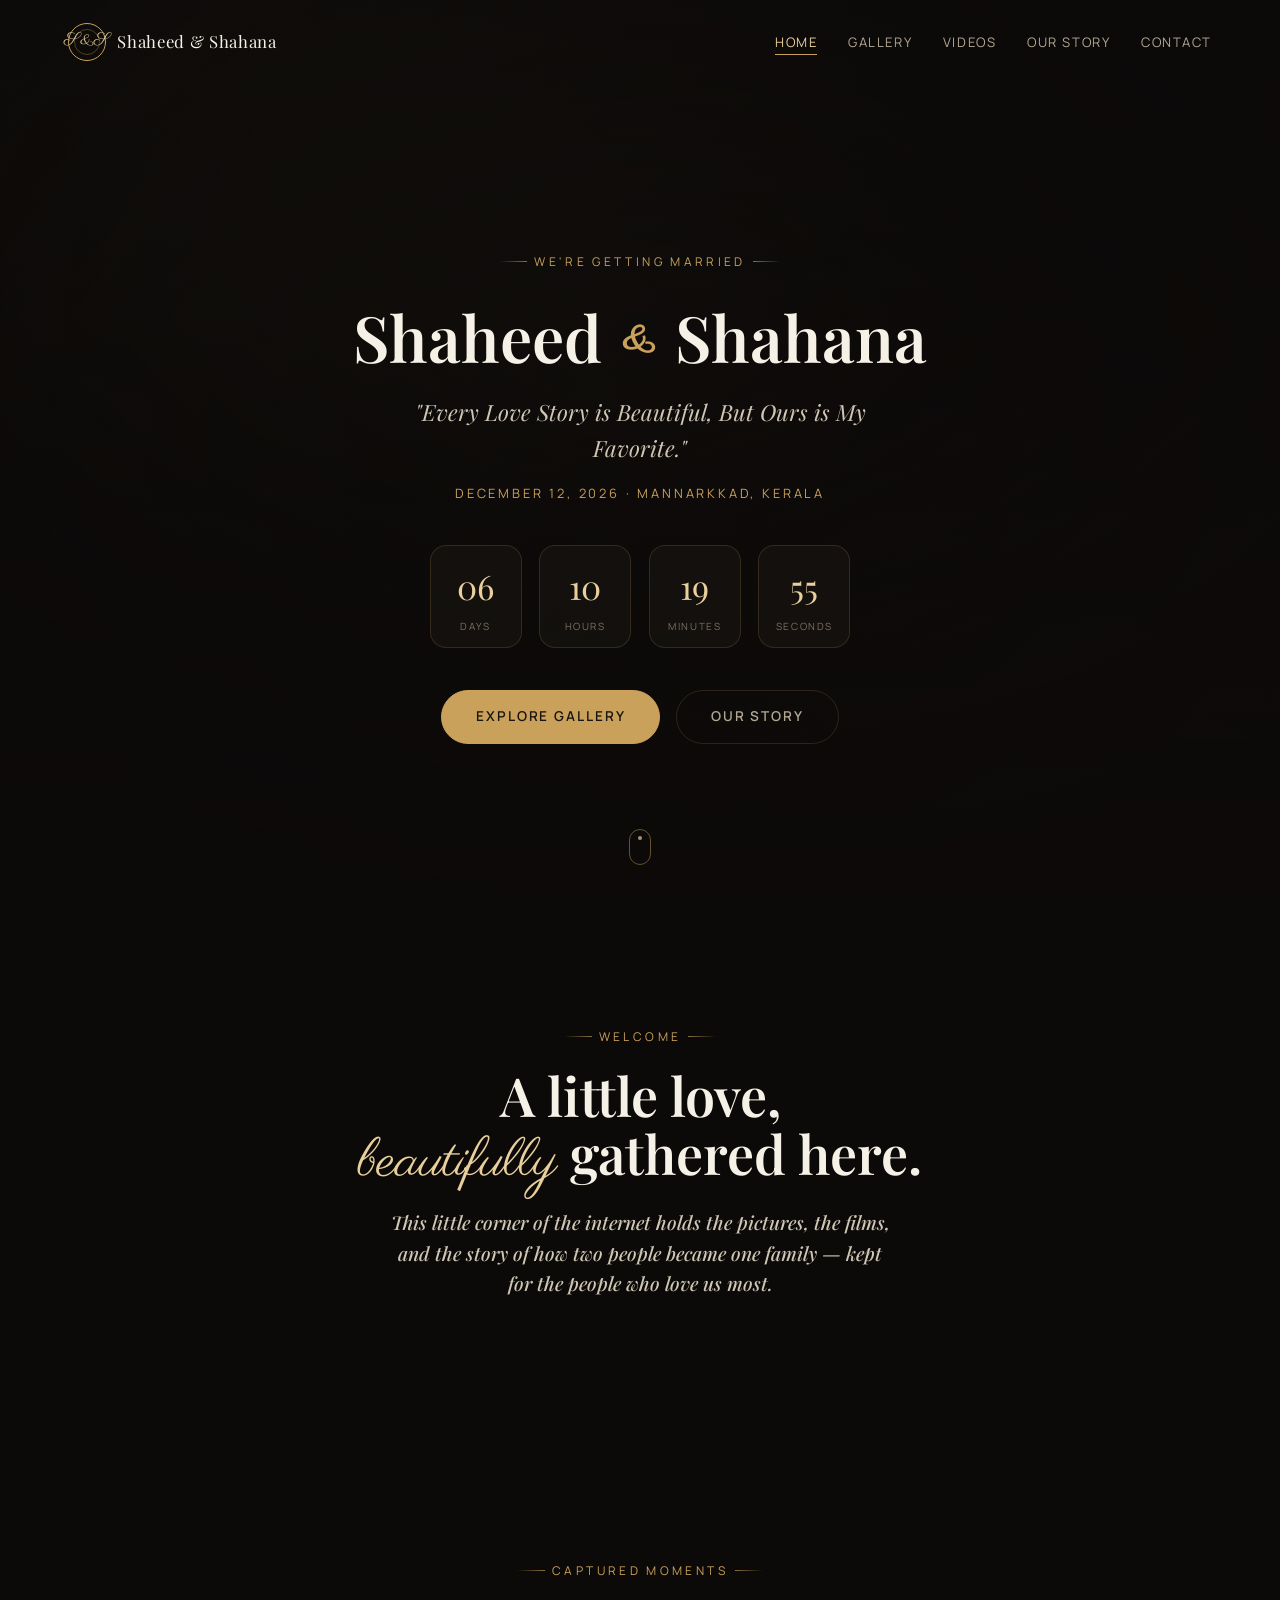
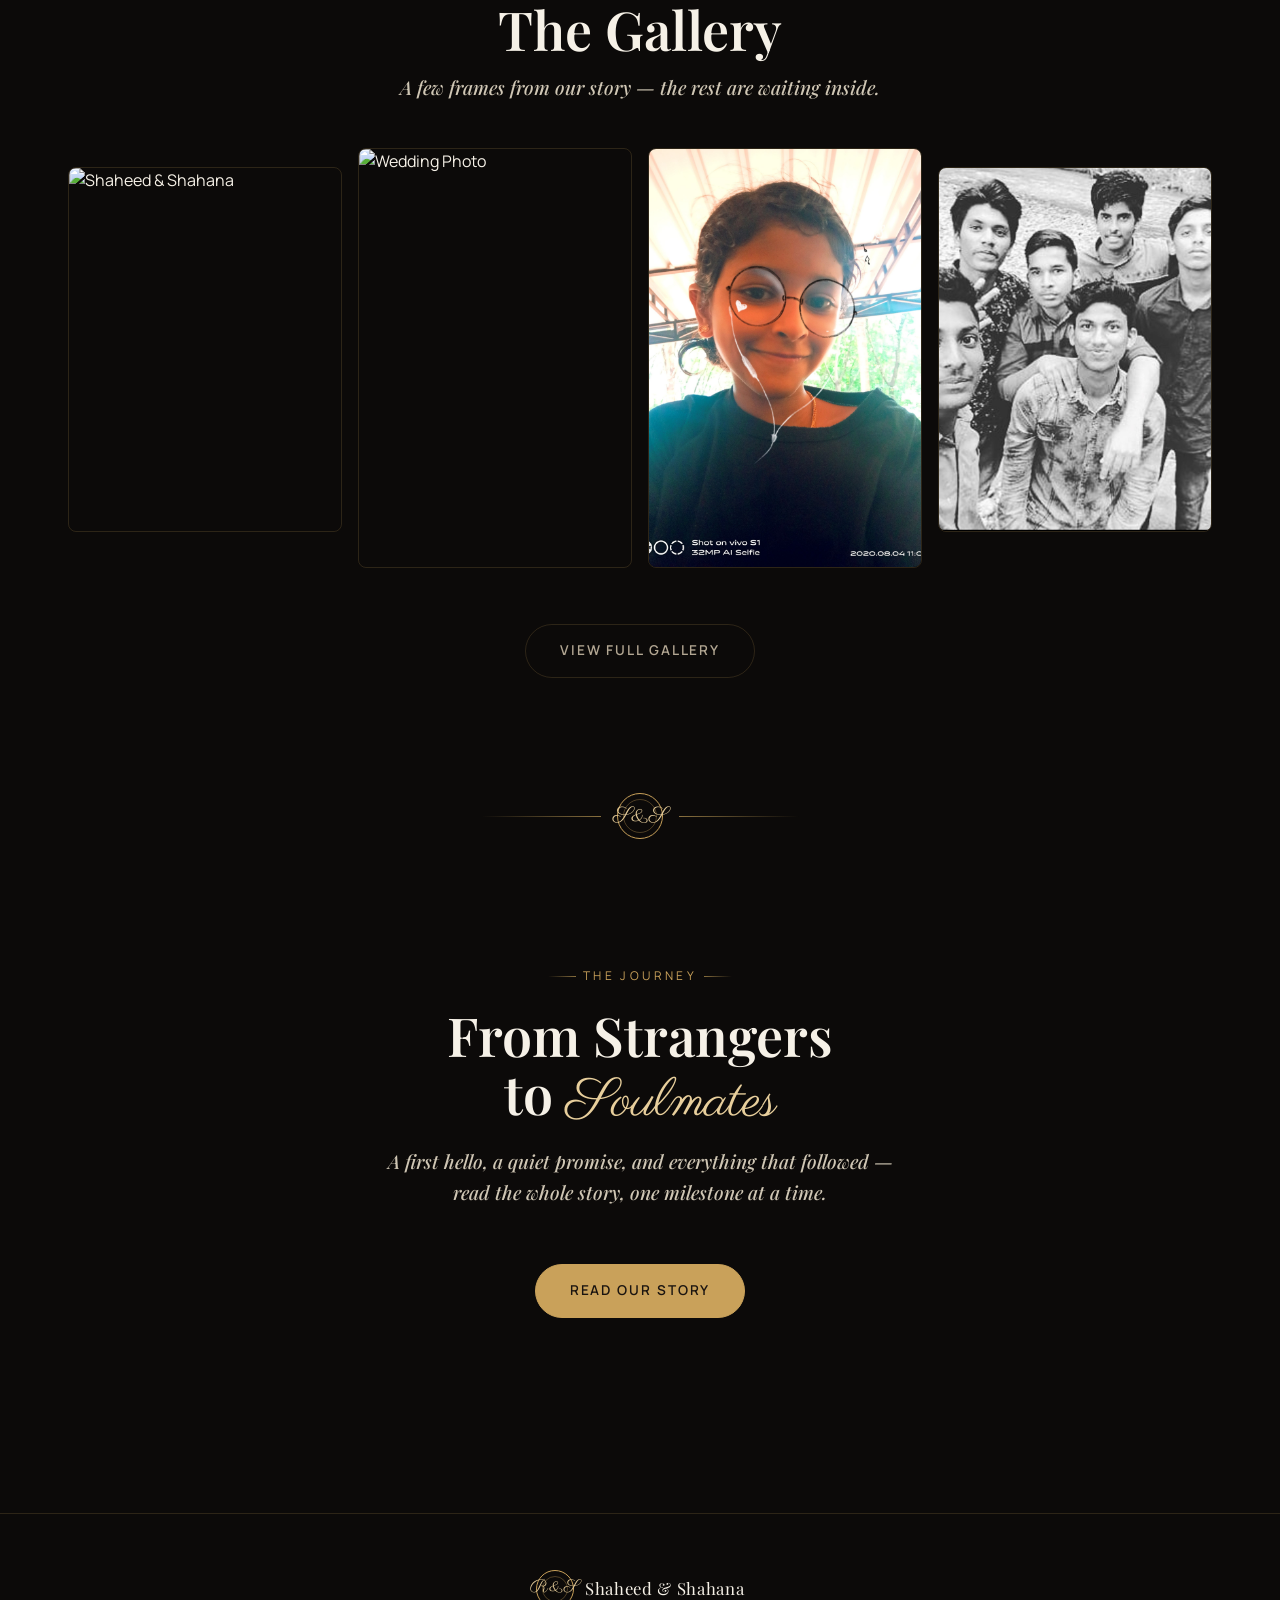
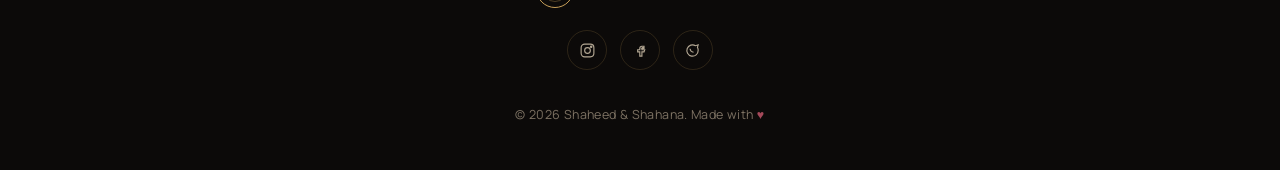
==== index.html @ 1510a7a4 "p1 ag upadted" ====
<!DOCTYPE html>
<html lang="en">
<head>
<meta charset="UTF-8">
<meta name="viewport" content="width=device-width, initial-scale=1.0">
<title>Shaheed &amp; Shahana — We're Getting Married</title>
<meta name="description" content="Join Shaheed and Shahana as they celebrate their wedding. Explore the photo gallery, videos, love story, and celebration details.">
<link rel="icon" href="assets/icons/favicon.svg" type="image/svg+xml">
<link rel="preconnect" href="https://fonts.googleapis.com">
<link rel="stylesheet" href="css/style.css">
</head>
<body>

<!-- ===================== Navigation ===================== -->
<header>
  <nav class="site-nav" aria-label="Primary">
    <div class="nav-inner">
      <a href="index.html" class="brand">
        <span class="seal" aria-hidden="true">S&amp;S</span>
        Shaheed &amp; Shahana
      </a>
      <ul class="nav-links" id="navLinks">
        <li><a href="index.html" aria-current="page">Home</a></li>
        <li><a href="gallery.html">Gallery</a></li>
        <li><a href="videos.html">Videos</a></li>
        <li><a href="story.html">Our Story</a></li>
        <li><a href="contact.html">Contact</a></li>

      </ul>
      <button class="nav-toggle" id="navToggle" aria-label="Toggle menu" aria-expanded="false" aria-controls="navLinks">
        <svg viewBox="0 0 24 24" fill="none" stroke="currentColor" stroke-width="1.8" stroke-linecap="round"><path d="M4 7h16M4 12h16M4 17h16"/></svg>
      </button>
    </div>
  </nav>
</header>

<main>
  <!-- ===================== Hero ===================== -->
  <section class="hero">
    <div class="hero-media">
      <!-- Replace with the couple's own photo (assets/images/hero.jpg) -->
      <img src="https://picsum.photos/seed/shaheedshahana-hero/1800/1200" alt="Shaheed and Shahana">
    </div>
    <div class="hero-scrim"></div>
    <div class="hearts-field" data-hearts-field aria-hidden="true"></div>

    <div class="hero-content">
      <p class="eyebrow hero-eyebrow">We're Getting Married</p>
      <h1 class="hero-names">
        <span>Shaheed</span>
        <span class="amp" aria-hidden="true">&amp;</span>
        <span>Shahana</span>
      </h1>
      <p class="hero-subtitle">"Every Love Story is Beautiful, But Ours is My Favorite."</p>
      <p class="hero-date">December 12, 2026 · Mannarkkad, Kerala</p>

      <div class="countdown" data-countdown aria-label="Countdown to the wedding">
        <div class="countdown-unit glass">
          <span class="countdown-num" data-unit="days">00</span>
          <span class="countdown-label">Days</span>
        </div>
        <div class="countdown-unit glass">
          <span class="countdown-num" data-unit="hours">00</span>
          <span class="countdown-label">Hours</span>
        </div>
        <div class="countdown-unit glass">
          <span class="countdown-num" data-unit="minutes">00</span>
          <span class="countdown-label">Minutes</span>
        </div>
        <div class="countdown-unit glass">
          <span class="countdown-num" data-unit="seconds">00</span>
          <span class="countdown-label">Seconds</span>
        </div>
      </div>

      <div class="hero-cta">
        <a href="gallery.html" class="btn btn-solid">Explore Gallery</a>
        <a href="story.html" class="btn btn-ghost">Our Story</a>
      </div>
    </div>

    <span class="scroll-cue" aria-hidden="true"></span>
  </section>

  <!-- ===================== Welcome note ===================== -->
  <section class="section">
    <div class="container text-center">
      <p class="eyebrow">Welcome</p>
      <h2 class="section-title">A little love,<br><span class="script">beautifully</span> gathered here.</h2>
      <p class="section-sub" style="margin-inline:auto;">
        This little corner of the internet holds the pictures, the films, and the story of how
        two people became one family — kept for the people who love us most.
      </p>
    </div>
  </section>

  <!-- ===================== Gallery preview ===================== -->
  <section class="section" id="preview">
    <div class="container">
      <div class="section-head reveal">
        <p class="eyebrow">Captured Moments</p>
        <h2 class="section-title">The Gallery</h2>
        <p class="section-sub" style="margin-inline:auto;">A few frames from our story — the rest are waiting inside.</p>
      </div>

    <div class="preview-grid reveal reveal-delay-1">
    <a href="gallery.html" aria-label="View gallery">
        <img loading="lazy" src="assets/images/p1.jpg" alt="Shaheed & Shahana">
    </a>

    <a href="gallery.html" aria-label="View gallery">
        <img loading="lazy" src="assets/images/shah.jpeg" alt="Wedding Photo">
    </a>
        <a href="gallery.html" aria-label="View gallery">
        <img loading="lazy" src="assets/images/pathu.jpg" alt="Shaheed & Shahana">
    </a>

    <a href="gallery.html" aria-label="View gallery">
        <img loading="lazy" src="assets/images/shah.jpg" alt="Wedding Photo">
    </a>
</div>

      <div class="text-center mt-lg reveal">
        <a href="gallery.html" class="btn btn-ghost">View Full Gallery</a>
      </div>
    </div>
  </section>

  <div class="container">
    <div class="seal-divider">
      <span class="line"></span>
      <span class="seal" aria-hidden="true">S&amp;S</span>
      <span class="line"></span>
    </div>
  </div>

  <!-- ===================== Story teaser ===================== -->
  <section class="section">
    <div class="container text-center reveal">
      <p class="eyebrow">The Journey</p>
      <h2 class="section-title">From Strangers<br>to <span class="script">Soulmates</span></h2>
      <p class="section-sub" style="margin-inline:auto;">
        A first hello, a quiet promise, and everything that followed — read the whole story,
        one milestone at a time.
      </p>
      <div class="mt-lg">
        <a href="story.html" class="btn btn-solid">Read Our Story</a>
      </div>
    </div>
  </section>
</main>

<!-- ===================== Footer ===================== -->
<footer class="site-footer">
  <div class="container footer-inner">
    <a href="index.html" class="brand"><span class="seal" aria-hidden="true">R&amp;S</span> Shaheed &amp; Shahana</a>
    <ul class="footer-social">
      <li><a href="#" aria-label="Instagram"><svg viewBox="0 0 24 24" fill="none" stroke="currentColor" stroke-width="1.6"><rect x="3" y="3" width="18" height="18" rx="5"/><circle cx="12" cy="12" r="4"/><circle cx="17.2" cy="6.8" r="1"/></svg></a></li>
      <li><a href="#" aria-label="Facebook"><svg viewBox="0 0 24 24" fill="none" stroke="currentColor" stroke-width="1.6"><path d="M14 9h3V6h-3c-2 0-3 1.2-3 3v2H8v3h3v6h3v-6h3l1-3h-4V9c0-.6.4-1 1-1z"/></svg></a></li>
      <li><a href="#" aria-label="WhatsApp"><svg viewBox="0 0 24 24" fill="none" stroke="currentColor" stroke-width="1.6"><path d="M20 12a8 8 0 1 1-3.8-6.8L20 4l-1 3.6A8 8 0 0 1 20 12z"/><path d="M8.5 9.5c.3 2.5 2.5 4.7 5 5"/></svg></a></li>
    </ul>
    <p class="footer-fine">&copy; <span data-year></span> Shaheed &amp; Shahana. Made with <span class="made-with">&hearts;</span></p>
  </div>
</footer>

<script src="js/config.js"></script>
<script src="js/app.js"></script>
</body>
</html>
---- css/style.css ----
/* ==========================================================================
   Shaheed & Shahana — Wedding Website
   Design tokens
   --------------------------------------------------------------------------
   Palette   : espresso black / antique gold / ivory / deep wine
   Display   : "Playfair Display" — carved, high-contrast serif for names
   Script    : "Parisienne" — the couple's monogram & signature accents
   Body      : "Manrope" — quiet, modern, legible at small sizes
   Signature : the gold wax-seal monogram (S & S) used as nav mark,
               section divider and hero centerpiece; thin-line hearts
               drift upward through the hero as ambient motion.
   ========================================================================== */

@import url('https://fonts.googleapis.com/css2?family=Playfair+Display:ital,wght@0,400;0,500;0,600;0,700;0,800;1,500;1,600&family=Parisienne&family=Manrope:wght@300;400;500;600;700&display=swap');

:root {
  /* Colors */
  --bg: #0c0a09;
  --bg-alt: #151210;
  --bg-panel: #1a1613;
  --bg-glass: rgba(26, 22, 19, 0.55);
  --border-glass: rgba(201, 161, 90, 0.18);

  --gold: #c9a15a;
  --gold-light: #e8cf9c;
  --gold-dim: #8a713f;
  --ivory: #f6f1e7;
  --ivory-dim: #cfc6b4;
  --wine: #6c2430;
  --wine-light: #a5495a;

  --text-primary: var(--ivory);
  --text-muted: #b3a793;
  --text-faint: #7d7263;

  /* Type */
  --font-display: 'Playfair Display', 'Georgia', serif;
  --font-script: 'Parisienne', cursive;
  --font-body: 'Manrope', -apple-system, BlinkMacSystemFont, sans-serif;

  /* Layout */
  --max-width: 1240px;
  --gutter: clamp(1.25rem, 4vw, 3rem);
  --radius-sm: 8px;
  --radius-md: 16px;
  --radius-lg: 28px;
  --nav-height: 84px;

  /* Motion */
  --ease-soft: cubic-bezier(0.22, 1, 0.36, 1);
  --dur-fast: 0.25s;
  --dur-med: 0.6s;
  --dur-slow: 1.1s;
}

/* --------------------------------------------------------------------------
   Reset
   -------------------------------------------------------------------------- */
*, *::before, *::after { box-sizing: border-box; }
html { scroll-behavior: smooth; }
body {
  margin: 0;
  background: var(--bg);
  color: var(--text-primary);
  font-family: var(--font-body);
  font-weight: 400;
  line-height: 1.6;
  -webkit-font-smoothing: antialiased;
  overflow-x: hidden;
}
img { max-width: 100%; display: block; }
a { color: inherit; text-decoration: none; }
ul { list-style: none; margin: 0; padding: 0; }
button { font-family: inherit; cursor: pointer; }
input, textarea { font-family: inherit; }

::selection { background: var(--gold); color: var(--bg); }

/* Respect reduced motion */
@media (prefers-reduced-motion: reduce) {
  *, *::before, *::after {
    animation-duration: 0.001ms !important;
    animation-iteration-count: 1 !important;
    transition-duration: 0.001ms !important;
    scroll-behavior: auto !important;
  }
}

/* Focus visibility */
a:focus-visible, button:focus-visible, input:focus-visible, textarea:focus-visible {
  outline: 2px solid var(--gold-light);
  outline-offset: 3px;
  border-radius: 4px;
}

/* Background texture: faint gold grain + vignette, sits behind all pages */
body::before {
  content: "";
  position: fixed;
  inset: 0;
  z-index: -2;
  background:
    radial-gradient(ellipse at 20% 0%, rgba(201, 161, 90, 0.07), transparent 55%),
    radial-gradient(ellipse at 85% 100%, rgba(108, 36, 48, 0.10), transparent 55%),
    var(--bg);
  pointer-events: none;
}

.container {
  width: 100%;
  max-width: var(--max-width);
  margin-inline: auto;
  padding-inline: var(--gutter);
}

/* --------------------------------------------------------------------------
   Typography
   -------------------------------------------------------------------------- */
h1, h2, h3, h4 { font-family: var(--font-display); font-weight: 600; margin: 0; color: var(--ivory); }
.eyebrow {
  display: inline-flex;
  align-items: center;
  gap: 0.6em;
  font-family: var(--font-body);
  font-size: 0.75rem;
  letter-spacing: 0.28em;
  text-transform: uppercase;
  color: var(--gold);
}
.eyebrow::before, .eyebrow::after {
  content: "";
  width: 28px;
  height: 1px;
  background: linear-gradient(90deg, transparent, var(--gold-dim));
}
.eyebrow::after { background: linear-gradient(90deg, var(--gold-dim), transparent); }

.script { font-family: var(--font-script); color: var(--gold-light); font-weight: 400; }

.section-title {
  font-size: clamp(2rem, 4.2vw, 3.4rem);
  line-height: 1.08;
  margin-top: 0.5rem;
}
.section-sub {
  font-family: var(--font-display);
  font-style: italic;
  font-weight: 500;
  color: var(--ivory-dim);
  font-size: clamp(1rem, 1.6vw, 1.2rem);
  margin-top: 0.9rem;
  max-width: 46ch;
}

.section {
  padding: clamp(4rem, 9vw, 7.5rem) 0;
  position: relative;
}
.section-head {
  text-align: center;
  margin-bottom: clamp(2.5rem, 6vw, 4rem);
}

/* --------------------------------------------------------------------------
   Buttons
   -------------------------------------------------------------------------- */
.btn {
  display: inline-flex;
  align-items: center;
  gap: 0.6rem;
  padding: 0.95rem 2.1rem;
  border-radius: 999px;
  font-size: 0.85rem;
  letter-spacing: 0.14em;
  text-transform: uppercase;
  font-weight: 600;
  border: 1px solid var(--gold);
  background: transparent;
  color: var(--gold-light);
  transition: background var(--dur-fast) var(--ease-soft), color var(--dur-fast) var(--ease-soft), transform var(--dur-fast) var(--ease-soft), box-shadow var(--dur-fast) var(--ease-soft);
  white-space: nowrap;
}
.btn:hover {
  background: var(--gold);
  color: #1a1410;
  transform: translateY(-2px);
  box-shadow: 0 10px 30px -10px rgba(201, 161, 90, 0.55);
}
.btn-solid {
  background: var(--gold);
  color: #1a1410;
}
.btn-solid:hover { background: var(--gold-light); }
.btn-ghost {
  border-color: var(--border-glass);
  color: var(--text-muted);
}
.btn-ghost:hover {
  border-color: var(--gold);
  color: var(--gold-light);
  background: rgba(201, 161, 90, 0.08);
  box-shadow: none;
}
.btn svg { width: 16px; height: 16px; }

/* --------------------------------------------------------------------------
   Glassmorphism panels
   -------------------------------------------------------------------------- */
.glass {
  background: var(--bg-glass);
  backdrop-filter: blur(18px) saturate(140%);
  -webkit-backdrop-filter: blur(18px) saturate(140%);
  border: 1px solid var(--border-glass);
  border-radius: var(--radius-md);
}

/* --------------------------------------------------------------------------
   Monogram seal (signature element)
   -------------------------------------------------------------------------- */
.seal {
  display: inline-flex;
  align-items: center;
  justify-content: center;
  width: 46px;
  height: 46px;
  border-radius: 50%;
  border: 1px solid var(--gold);
  font-family: var(--font-script);
  font-size: 1.3rem;
  color: var(--gold-light);
  position: relative;
  flex: none;
}
.seal::before {
  content: "";
  position: absolute;
  inset: 5px;
  border: 1px solid rgba(201, 161, 90, 0.35);
  border-radius: 50%;
}
.seal-lg { width: 108px; height: 108px; font-size: 2.6rem; }
.seal-lg::before { inset: 10px; }

/* --------------------------------------------------------------------------
   Navigation
   -------------------------------------------------------------------------- */
.site-nav {
  position: fixed;
  top: 0; left: 0; right: 0;
  z-index: 500;
  height: var(--nav-height);
  display: flex;
  align-items: center;
  transition: background var(--dur-fast) var(--ease-soft), border-color var(--dur-fast) var(--ease-soft), height var(--dur-fast) var(--ease-soft);
  border-bottom: 1px solid transparent;
}
.site-nav.is-scrolled {
  background: rgba(12, 10, 9, 0.78);
  backdrop-filter: blur(14px);
  -webkit-backdrop-filter: blur(14px);
  border-bottom-color: var(--border-glass);
  height: 68px;
}
.nav-inner {
  width: 100%;
  max-width: var(--max-width);
  margin-inline: auto;
  padding-inline: var(--gutter);
  display: flex;
  align-items: center;
  justify-content: space-between;
}
.brand {
  display: flex;
  align-items: center;
  gap: 0.7rem;
  font-family: var(--font-display);
  font-size: 1.05rem;
  letter-spacing: 0.04em;
  color: var(--ivory);
}
.brand .seal { width: 38px; height: 38px; font-size: 1.05rem; }

.nav-links {
  display: flex;
  align-items: center;
  gap: clamp(1.2rem, 2.4vw, 2.4rem);
}
.nav-links a {
  font-size: 0.82rem;
  letter-spacing: 0.12em;
  text-transform: uppercase;
  color: var(--text-muted);
  position: relative;
  padding-bottom: 4px;
  transition: color var(--dur-fast) var(--ease-soft);
}
.nav-links a::after {
  content: "";
  position: absolute;
  left: 0; bottom: 0;
  width: 0%;
  height: 1px;
  background: var(--gold);
  transition: width var(--dur-fast) var(--ease-soft);
}
.nav-links a:hover, .nav-links a[aria-current="page"] { color: var(--gold-light); }
.nav-links a:hover::after, .nav-links a[aria-current="page"]::after { width: 100%; }

.nav-toggle {
  display: none;
  background: none;
  border: 1px solid var(--border-glass);
  border-radius: 8px;
  width: 42px;
  height: 42px;
  align-items: center;
  justify-content: center;
  color: var(--gold-light);
}
.nav-toggle svg { width: 20px; height: 20px; }

@media (max-width: 860px) {
  .nav-links {
    position: fixed;
    top: var(--nav-height);
    left: 0; right: 0;
    flex-direction: column;
    align-items: flex-start;
    gap: 0;
    background: rgba(12, 10, 9, 0.97);
    backdrop-filter: blur(16px);
    border-bottom: 1px solid var(--border-glass);
    max-height: 0;
    overflow: hidden;
    transition: max-height var(--dur-med) var(--ease-soft);
  }
  .nav-links.is-open { max-height: 420px; }
  .nav-links a {
    width: 100%;
    padding: 1rem var(--gutter);
    border-top: 1px solid var(--border-glass);
  }
  .nav-toggle { display: inline-flex; }
}

/* --------------------------------------------------------------------------
   Hero
   -------------------------------------------------------------------------- */
.hero {
  position: relative;
  min-height: 100svh;
  display: flex;
  align-items: center;
  justify-content: center;
  overflow: hidden;
  padding-top: var(--nav-height);
}
.hero-media {
  position: absolute;
  inset: 0;
  z-index: -3;
}
.hero-media img {
  width: 100%; height: 100%;
  object-fit: cover;
  object-position: center 30%;
  filter: saturate(0.9) brightness(0.62);
}
.hero-scrim {
  position: absolute;
  inset: 0;
  z-index: -2;
  background:
    linear-gradient(180deg, rgba(12,10,9,0.55) 0%, rgba(12,10,9,0.35) 35%, rgba(12,10,9,0.85) 100%),
    radial-gradient(ellipse at center 40%, transparent 0%, rgba(12,10,9,0.65) 78%);
}

/* Floating hearts ambience */
.hearts-field {
  position: absolute;
  inset: 0;
  z-index: -1;
  pointer-events: none;
  overflow: hidden;
}
.hearts-field svg.heart {
  position: absolute;
  bottom: -10%;
  opacity: 0;
  color: var(--gold);
  animation-name: float-heart;
  animation-timing-function: ease-in;
  animation-iteration-count: infinite;
}
@keyframes float-heart {
  0%   { opacity: 0; transform: translateY(0) translateX(0) rotate(0deg) scale(0.7); }
  10%  { opacity: 0.55; }
  85%  { opacity: 0.35; }
  100% { opacity: 0; transform: translateY(-115vh) translateX(var(--drift, 30px)) rotate(20deg) scale(1); }
}

.hero-content {
  position: relative;
  text-align: center;
  padding: 0 var(--gutter);
  max-width: 900px;
}
.hero-eyebrow {
  opacity: 0;
  animation: fade-up var(--dur-med) var(--ease-soft) 0.15s forwards;
}
/* .hero-names {
  font-size: clamp(2.1rem, 9vw, 6.4rem);
  line-height: 1;
  margin-top: 1.4rem;
  display: flex;
  align-items: center;
  justify-content: center;
  gap: clamp(0.5rem, 2vw, 1.2rem);
  flex-wrap: wrap;
  opacity: 0;
  animation: fade-up var(--dur-slow) var(--ease-soft) 0.35s forwards;
} */
 .hero-names {
  font-size: clamp(1.6rem, 6vw, 4rem);
  line-height: 1;
  margin-top: 1.4rem;
  display: flex;
  align-items: center;
  justify-content: center;
  gap: clamp(0.5rem, 2vw, 1.2rem);
  flex-wrap: nowrap; /* Keep names on one line */
  opacity: 0;
  animation: fade-up var(--dur-slow) var(--ease-soft) 0.35s forwards;
}
.hero-names .amp {
  font-family: var(--font-script);
  color: var(--gold);
  font-size: 0.62em;
  line-height: 1;
  transform: translateY(0.08em);
}
.hero-subtitle {
  margin: 1.6rem auto 0;
  font-family: var(--font-display);
  font-style: italic;
  color: var(--ivory-dim);
  font-size: clamp(1.05rem, 2vw, 1.4rem);
  max-width: 42ch;
  opacity: 0;
  animation: fade-up var(--dur-med) var(--ease-soft) 0.6s forwards;
}
.hero-date {
  margin-top: 1rem;
  font-size: 0.8rem;
  letter-spacing: 0.22em;
  text-transform: uppercase;
  color: var(--gold);
  opacity: 0;
  animation: fade-up var(--dur-med) var(--ease-soft) 0.75s forwards;
}

@keyframes fade-up {
  from { opacity: 0; transform: translateY(22px); }
  to   { opacity: 1; transform: translateY(0); }
}

/* Countdown */
.countdown {
  margin: 2.6rem auto 0;
  display: flex;
  justify-content: center;
  gap: clamp(0.6rem, 2vw, 1.1rem);
  flex-wrap: wrap;
  opacity: 0;
  animation: fade-up var(--dur-med) var(--ease-soft) 0.9s forwards;
}
.countdown-unit {
  width: clamp(64px, 18vw, 92px);
  padding: 0.9rem 0.4rem 0.8rem;
  text-align: center;
}
.countdown-num {
  font-family: var(--font-display);
  font-size: clamp(1.5rem, 3.4vw, 2.1rem);
  color: var(--gold-light);
  font-variant-numeric: tabular-nums;
}
.countdown-label {
  display: block;
  margin-top: 0.3rem;
  font-size: 0.62rem;
  letter-spacing: 0.16em;
  text-transform: uppercase;
  color: var(--text-faint);
}

.hero-cta {
  margin-top: 2.6rem;
  display: flex;
  gap: 1rem;
  justify-content: center;
  flex-wrap: wrap;
  opacity: 0;
  animation: fade-up var(--dur-med) var(--ease-soft) 1.05s forwards;
}

.scroll-cue {
  position: absolute;
  bottom: clamp(1.2rem, 3vw, 2.2rem);
  left: 50%;
  transform: translateX(-50%);
  width: 22px; height: 36px;
  border: 1px solid var(--gold-dim);
  border-radius: 20px;
  opacity: 0.7;
}
.scroll-cue::before {
  content: "";
  position: absolute;
  top: 6px; left: 50%;
  width: 4px; height: 4px;
  margin-left: -2px;
  background: var(--gold-light);
  border-radius: 50%;
  animation: scroll-cue-dot 1.8s ease-in-out infinite;
}
@keyframes scroll-cue-dot {
  0% { transform: translateY(0); opacity: 1; }
  70% { opacity: 0.2; }
  100% { transform: translateY(14px); opacity: 0; }
}

/* --------------------------------------------------------------------------
   Reveal-on-scroll utility
   -------------------------------------------------------------------------- */
.reveal {
  opacity: 0;
  transform: translateY(28px);
  transition: opacity 0.8s var(--ease-soft), transform 0.8s var(--ease-soft);
}
.reveal.is-visible { opacity: 1; transform: translateY(0); }
.reveal-delay-1 { transition-delay: 0.1s; }
.reveal-delay-2 { transition-delay: 0.22s; }
.reveal-delay-3 { transition-delay: 0.34s; }

/* --------------------------------------------------------------------------
   Divider with seal
   -------------------------------------------------------------------------- */
.seal-divider {
  display: flex;
  align-items: center;
  justify-content: center;
  gap: 1rem;
  margin: 0 auto;
}
.seal-divider .line {
  height: 1px;
  width: clamp(40px, 10vw, 120px);
  background: linear-gradient(90deg, transparent, var(--gold-dim));
}
.seal-divider .line:last-child { background: linear-gradient(90deg, var(--gold-dim), transparent); }

/* --------------------------------------------------------------------------
   Preview strip (home page teaser grid)
   -------------------------------------------------------------------------- */
.preview-grid {
  display: grid;
  grid-template-columns: repeat(4, 1fr);
  gap: 1rem;
}
.preview-grid a {
  position: relative;
  display: block;
  aspect-ratio: 3/4;
  border-radius: var(--radius-sm);
  overflow: hidden;
  border: 1px solid var(--border-glass);
}
.preview-grid a:nth-child(2), .preview-grid a:nth-child(3) { aspect-ratio: 3/4.6; margin-top: -1.2rem; }
.preview-grid img { width: 100%; height: 100%; object-fit: cover; transition: transform 0.6s var(--ease-soft); }
.preview-grid a:hover img { transform: scale(1.06); }
.preview-grid a::after {
  content: "";
  position: absolute; inset: 0;
  background: linear-gradient(180deg, transparent 55%, rgba(12,10,9,0.75));
  opacity: 0;
  transition: opacity var(--dur-fast) var(--ease-soft);
}
.preview-grid a:hover::after { opacity: 1; }

@media (max-width: 760px) {
  .preview-grid { grid-template-columns: repeat(2, 1fr); }
  .preview-grid a:nth-child(2), .preview-grid a:nth-child(3) { margin-top: 0; }
}

/* --------------------------------------------------------------------------
   Gallery page
   -------------------------------------------------------------------------- */
.gallery-toolbar {
  display: flex;
  align-items: center;
  justify-content: space-between;
  gap: 1.2rem;
  flex-wrap: wrap;
  margin-bottom: 2.4rem;
}
.search-field {
  position: relative;
  flex: 1;
  min-width: 220px;
  max-width: 420px;
}
.search-field input {
  width: 100%;
  padding: 0.85rem 1.2rem 0.85rem 2.7rem;
  border-radius: 999px;
  border: 1px solid var(--border-glass);
  background: var(--bg-panel);
  color: var(--ivory);
  font-size: 0.9rem;
}
.search-field input::placeholder { color: var(--text-faint); }
.search-field input:focus { outline: none; border-color: var(--gold); }
.search-field svg {
  position: absolute; left: 1rem; top: 50%; transform: translateY(-50%);
  width: 16px; height: 16px; color: var(--text-faint);
}
.gallery-count { font-size: 0.8rem; color: var(--text-faint); letter-spacing: 0.06em; }

.masonry {
  columns: 4 240px;
  column-gap: 1rem;
}
.masonry-item {
  break-inside: avoid;
  margin-bottom: 1rem;
  border-radius: var(--radius-sm);
  overflow: hidden;
  position: relative;
  border: 1px solid var(--border-glass);
  cursor: zoom-in;
  background: var(--bg-panel);
}
.masonry-item img {
  width: 100%;
  display: block;
  transition: transform 0.5s var(--ease-soft), filter 0.5s var(--ease-soft);
  opacity: 0;
}
.masonry-item img.is-loaded { opacity: 1; }
.masonry-item:hover img { transform: scale(1.045); }
.masonry-item .cap {
  position: absolute; left: 0; right: 0; bottom: 0;
  padding: 1.6rem 0.9rem 0.7rem;
  background: linear-gradient(180deg, transparent, rgba(12,10,9,0.88));
  font-size: 0.74rem;
  letter-spacing: 0.04em;
  color: var(--ivory-dim);
  opacity: 0;
  transform: translateY(6px);
  transition: opacity var(--dur-fast) var(--ease-soft), transform var(--dur-fast) var(--ease-soft);
}
.masonry-item:hover .cap { opacity: 1; transform: translateY(0); }

.media-skeleton {
  width: 100%;
  aspect-ratio: 3/4;
  background: linear-gradient(100deg, var(--bg-panel) 30%, #241d17 50%, var(--bg-panel) 70%);
  background-size: 200% 100%;
  animation: shimmer 1.6s ease-in-out infinite;
}
@keyframes shimmer { to { background-position: -200% 0; } }

.state-msg {
  text-align: center;
  padding: 3.5rem 1rem;
  color: var(--text-muted);
}
.state-msg .seal { margin: 0 auto 1.2rem; }
.state-msg h3 { font-size: 1.3rem; margin-bottom: 0.5rem; color: var(--ivory); }
.state-msg p { max-width: 44ch; margin: 0 auto; font-size: 0.92rem; color: var(--text-muted); }
.state-msg code {
  display: inline-block;
  margin-top: 0.9rem;
  padding: 0.2rem 0.55rem;
  background: var(--bg-panel);
  border: 1px solid var(--border-glass);
  border-radius: 6px;
  font-size: 0.78rem;
  color: var(--gold-light);
}

/* Lightbox */
.lightbox {
  position: fixed;
  inset: 0;
  z-index: 1000;
  display: none;
  align-items: center;
  justify-content: center;
  background: rgba(6, 5, 4, 0.94);
  backdrop-filter: blur(6px);
}
.lightbox.is-open { display: flex; }
.lightbox-stage {
  position: relative;
  width: min(92vw, 1100px);
  max-height: 88vh;
  display: flex;
  align-items: center;
  justify-content: center;
}
.lightbox-stage img {
  max-width: 100%;
  max-height: 88vh;
  border-radius: var(--radius-sm);
  border: 1px solid var(--border-glass);
  opacity: 0;
  transform: scale(0.97);
  animation: lb-in var(--dur-fast) var(--ease-soft) forwards;
}
@keyframes lb-in { to { opacity: 1; transform: scale(1); } }
.lightbox-caption {
  position: absolute;
  bottom: -2.4rem;
  left: 0; right: 0;
  text-align: center;
  color: var(--text-muted);
  font-size: 0.85rem;
  letter-spacing: 0.04em;
}
.lightbox-close, .lightbox-nav {
  position: absolute;
  display: flex;
  align-items: center;
  justify-content: center;
  width: 46px; height: 46px;
  border-radius: 50%;
  border: 1px solid var(--border-glass);
  background: rgba(21, 18, 16, 0.65);
  color: var(--ivory);
  transition: background var(--dur-fast) var(--ease-soft), border-color var(--dur-fast) var(--ease-soft);
}
.lightbox-close:hover, .lightbox-nav:hover { border-color: var(--gold); background: rgba(201,161,90,0.14); }
.lightbox-close { top: clamp(0.8rem, 2vw, 1.8rem); right: clamp(0.8rem, 2vw, 1.8rem); }
.lightbox-nav svg, .lightbox-close svg { width: 20px; height: 20px; }
.lightbox-prev { left: clamp(0.4rem, 2vw, 1.4rem); top: 50%; transform: translateY(-50%); }
.lightbox-next { right: clamp(0.4rem, 2vw, 1.4rem); top: 50%; transform: translateY(-50%); }

@media (max-width: 760px) {
  .masonry { columns: 2 160px; }
}

/* --------------------------------------------------------------------------
   Videos page
   -------------------------------------------------------------------------- */
.video-grid {
  display: grid;
  grid-template-columns: repeat(auto-fill, minmax(280px, 1fr));
  gap: 1.6rem;
}
.video-card {
  border-radius: var(--radius-md);
  overflow: hidden;
  border: 1px solid var(--border-glass);
  background: var(--bg-panel);
  transition: transform var(--dur-fast) var(--ease-soft), border-color var(--dur-fast) var(--ease-soft);
}
.video-card:hover { transform: translateY(-4px); border-color: var(--gold-dim); }
.video-thumb {
  position: relative;
  aspect-ratio: 16/10;
  overflow: hidden;
  cursor: pointer;
}
.video-thumb img { width: 100%; height: 100%; object-fit: cover; }
.video-thumb .play-btn {
  position: absolute; inset: 0;
  display: flex; align-items: center; justify-content: center;
}
.video-thumb .play-btn span {
  width: 58px; height: 58px;
  border-radius: 50%;
  background: rgba(12,10,9,0.55);
  border: 1px solid var(--gold);
  display: flex; align-items: center; justify-content: center;
  transition: background var(--dur-fast) var(--ease-soft), transform var(--dur-fast) var(--ease-soft);
}
.video-thumb .play-btn svg { width: 20px; height: 20px; color: var(--gold-light); margin-left: 3px; }
.video-card:hover .play-btn span { background: var(--gold); transform: scale(1.08); }
.video-card:hover .play-btn svg { color: #1a1410; }
.video-meta { padding: 1rem 1.2rem 1.3rem; }
.video-meta h4 { font-size: 1rem; font-weight: 600; color: var(--ivory); }
.video-meta p { margin: 0.3rem 0 0; font-size: 0.8rem; color: var(--text-faint); }

.video-modal {
  position: fixed; inset: 0; z-index: 1000;
  display: none; align-items: center; justify-content: center;
  background: rgba(6,5,4,0.94);
  backdrop-filter: blur(6px);
  padding: var(--gutter);
}
.video-modal.is-open { display: flex; }
.video-modal-stage {
  position: relative;
  width: min(94vw, 1000px);
}
.video-modal-stage video {
  width: 100%;
  max-height: 82vh;
  border-radius: var(--radius-sm);
  border: 1px solid var(--border-glass);
  background: #000;
}
.video-modal-close {
  position: absolute; top: -52px; right: 0;
  width: 42px; height: 42px; border-radius: 50%;
  border: 1px solid var(--border-glass);
  background: rgba(21,18,16,0.65);
  display: flex; align-items: center; justify-content: center;
  color: var(--ivory);
}
.video-modal-close svg { width: 18px; height: 18px; }

/* --------------------------------------------------------------------------
   Our Story — timeline
   -------------------------------------------------------------------------- */
.timeline { position: relative; max-width: 880px; margin: 0 auto; }
.timeline::before {
  content: "";
  position: absolute;
  left: 50%; top: 0; bottom: 0;
  width: 1px;
  background: linear-gradient(180deg, transparent, var(--gold-dim) 8%, var(--gold-dim) 92%, transparent);
  transform: translateX(-50%);
}
.timeline-item {
  position: relative;
  display: grid;
  grid-template-columns: 1fr 60px 1fr;
  align-items: center;
  margin-bottom: clamp(2.4rem, 6vw, 4rem);
}
.timeline-item .tl-card { padding: 1.8rem; }
.timeline-item .tl-card h3 { font-size: 1.35rem; margin-bottom: 0.3rem; }
.timeline-item .tl-date {
  display: block;
  font-size: 0.72rem;
  letter-spacing: 0.16em;
  text-transform: uppercase;
  color: var(--gold);
  margin-bottom: 0.6rem;
}
.timeline-item .tl-card p { margin: 0; color: var(--text-muted); font-size: 0.94rem; }
.timeline-item .tl-node {
  grid-column: 2;
  width: 14px; height: 14px;
  border-radius: 50%;
  background: var(--gold);
  box-shadow: 0 0 0 5px rgba(201,161,90,0.14), 0 0 0 1px var(--bg);
  justify-self: center;
  position: relative;
  z-index: 2;
}
.timeline-item:nth-child(odd) .tl-card { grid-column: 1; text-align: right; }
.timeline-item:nth-child(even) .tl-card { grid-column: 3; text-align: left; }
.timeline-item:nth-child(odd) .tl-slot-empty { grid-column: 3; }
.timeline-item:nth-child(even) .tl-slot-empty { grid-column: 1; }

@media (max-width: 720px) {
  .timeline::before { left: 22px; }
  .timeline-item { grid-template-columns: 44px 1fr; }
  .timeline-item .tl-node { grid-column: 1; justify-self: start; margin-left: 16px; }
  .timeline-item:nth-child(odd) .tl-card,
  .timeline-item:nth-child(even) .tl-card { grid-column: 2; text-align: left; }
  .timeline-item .tl-slot-empty { display: none; }
}

/* --------------------------------------------------------------------------
   Contact page
   -------------------------------------------------------------------------- */
.contact-grid {
  display: grid;
  grid-template-columns: 1.1fr 1fr;
  gap: clamp(1.5rem, 4vw, 3rem);
  align-items: start;
}
.contact-card { padding: clamp(1.6rem, 3vw, 2.6rem); }
.info-row {
  display: flex;
  gap: 1rem;
  align-items: flex-start;
  padding: 1.1rem 0;
  border-top: 1px solid var(--border-glass);
}
.info-row:first-child { border-top: none; padding-top: 0; }
.info-row .icon {
  width: 40px; height: 40px; flex: none;
  border-radius: 50%;
  border: 1px solid var(--border-glass);
  display: flex; align-items: center; justify-content: center;
  color: var(--gold);
}
.info-row .icon svg { width: 18px; height: 18px; }
.info-row h4 { font-size: 0.95rem; margin-bottom: 0.25rem; color: var(--ivory); }
.info-row p { margin: 0; color: var(--text-muted); font-size: 0.9rem; }
.map-frame {
  border-radius: var(--radius-md);
  overflow: hidden;
  border: 1px solid var(--border-glass);
  aspect-ratio: 4/3;
}
.map-frame iframe { width: 100%; height: 100%; border: 0; filter: grayscale(0.3) invert(0.92) contrast(0.9); }

@media (max-width: 860px) {
  .contact-grid { grid-template-columns: 1fr; }
}

/* --------------------------------------------------------------------------
   Footer
   -------------------------------------------------------------------------- */
.site-footer {
  border-top: 1px solid var(--border-glass);
  padding: clamp(2.5rem, 6vw, 3.5rem) 0 2rem;
  margin-top: clamp(3rem, 8vw, 5rem);
}
.footer-inner {
  display: flex;
  flex-direction: column;
  align-items: center;
  gap: 1.4rem;
  text-align: center;
}
.footer-social {
  display: flex;
  gap: 0.8rem;
}
.footer-social a {
  width: 40px; height: 40px;
  border-radius: 50%;
  border: 1px solid var(--border-glass);
  display: flex; align-items: center; justify-content: center;
  color: var(--text-muted);
  transition: border-color var(--dur-fast) var(--ease-soft), color var(--dur-fast) var(--ease-soft);
}
.footer-social a:hover { border-color: var(--gold); color: var(--gold-light); }
.footer-social svg { width: 17px; height: 17px; }
.footer-fine { font-size: 0.78rem; color: var(--text-faint); letter-spacing: 0.03em; }
.footer-fine .made-with { color: var(--wine-light); }

/* --------------------------------------------------------------------------
   Page sub-hero (for interior pages)
   -------------------------------------------------------------------------- */
.page-hero {
  padding: calc(var(--nav-height) + 3.5rem) 0 3rem;
  text-align: center;
}

/* Utility */
.text-center { text-align: center; }
.mt-lg { margin-top: clamp(2rem, 5vw, 3.5rem); }
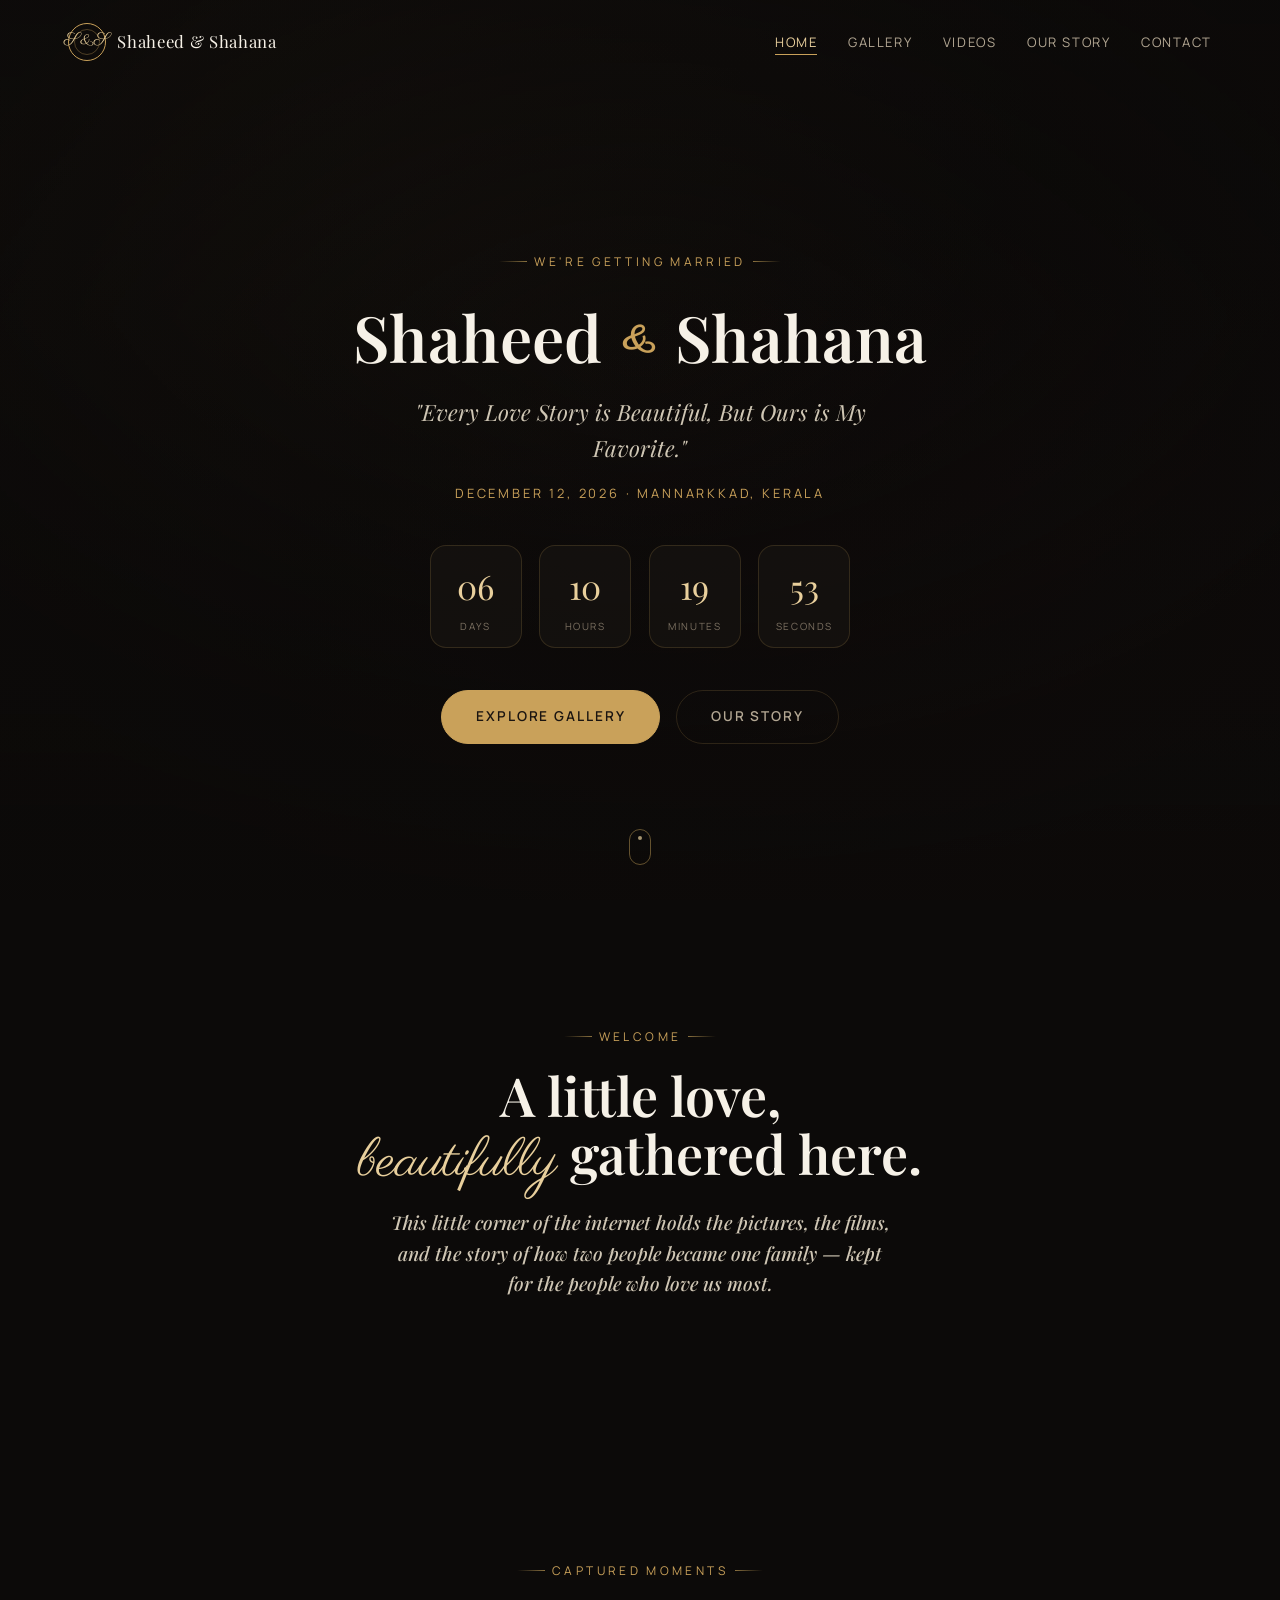
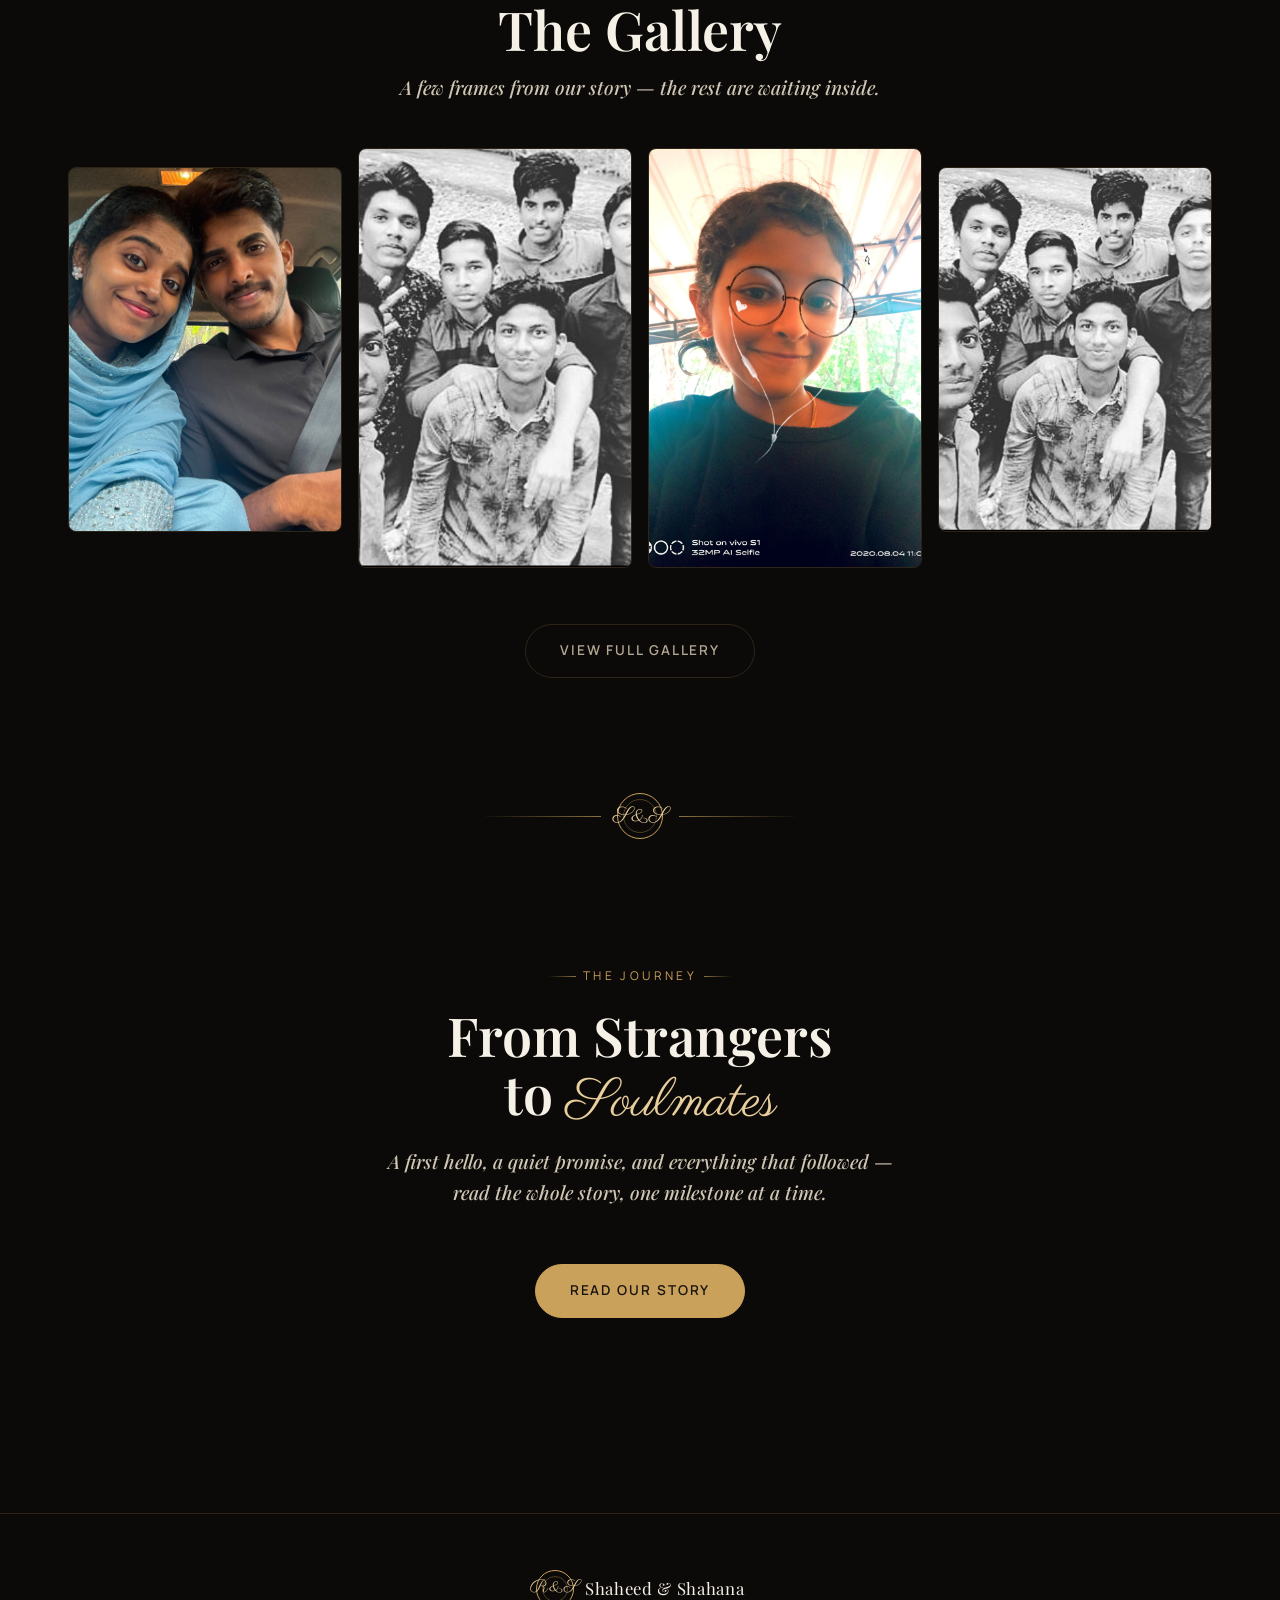
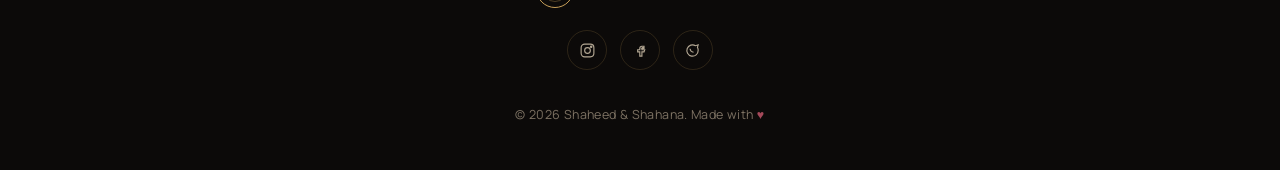
==== commit c7538268: "Update image file extensions in index.htmlp1" ====
--- a/index.html
+++ b/index.html
@@ -105,11 +105,11 @@
 
     <div class="preview-grid reveal reveal-delay-1">
     <a href="gallery.html" aria-label="View gallery">
-        <img loading="lazy" src="assets/images/p1.jpg" alt="Shaheed & Shahana">
+        <img loading="lazy" src="assets/images/p1.jpeg" alt="Shaheed & Shahana">
     </a>
 
     <a href="gallery.html" aria-label="View gallery">
-        <img loading="lazy" src="assets/images/shah.jpeg" alt="Wedding Photo">
+        <img loading="lazy" src="assets/images/shah.jpg" alt="Wedding Photo">
     </a>
         <a href="gallery.html" aria-label="View gallery">
         <img loading="lazy" src="assets/images/pathu.jpg" alt="Shaheed & Shahana">
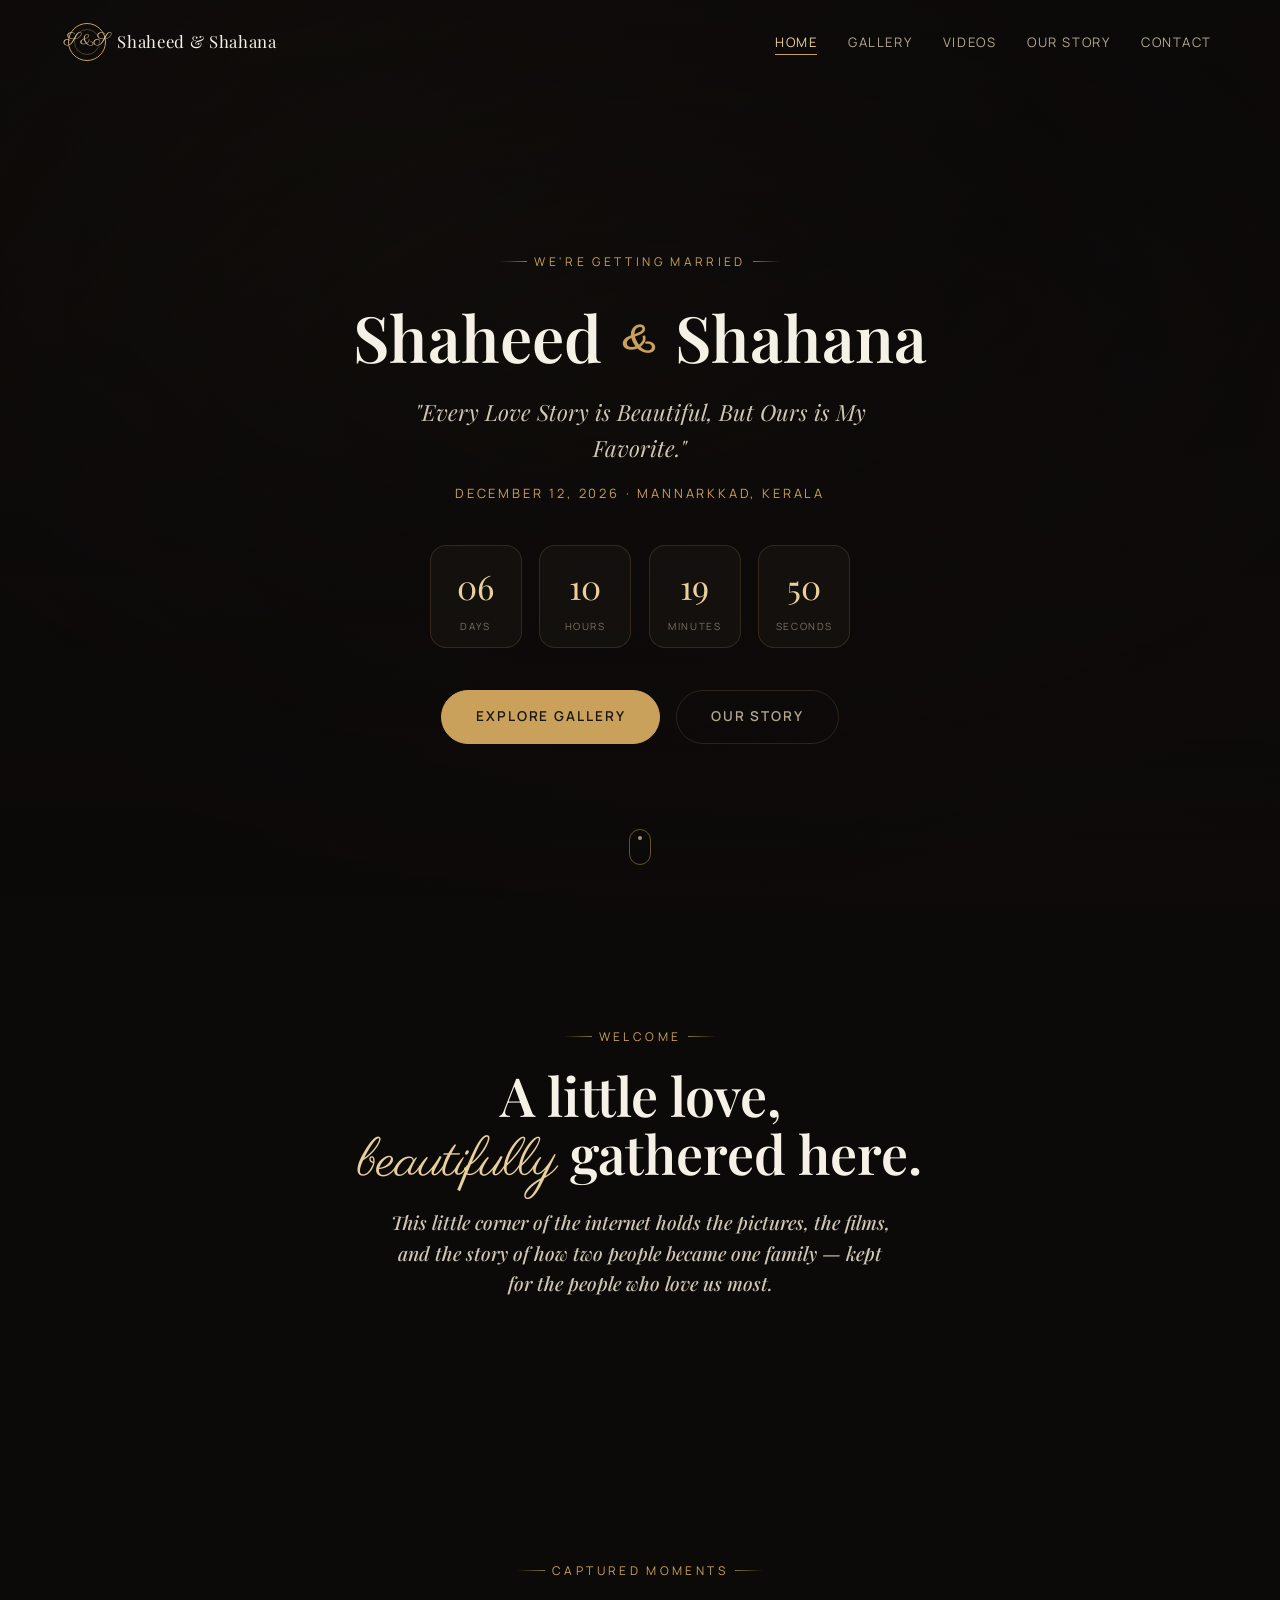
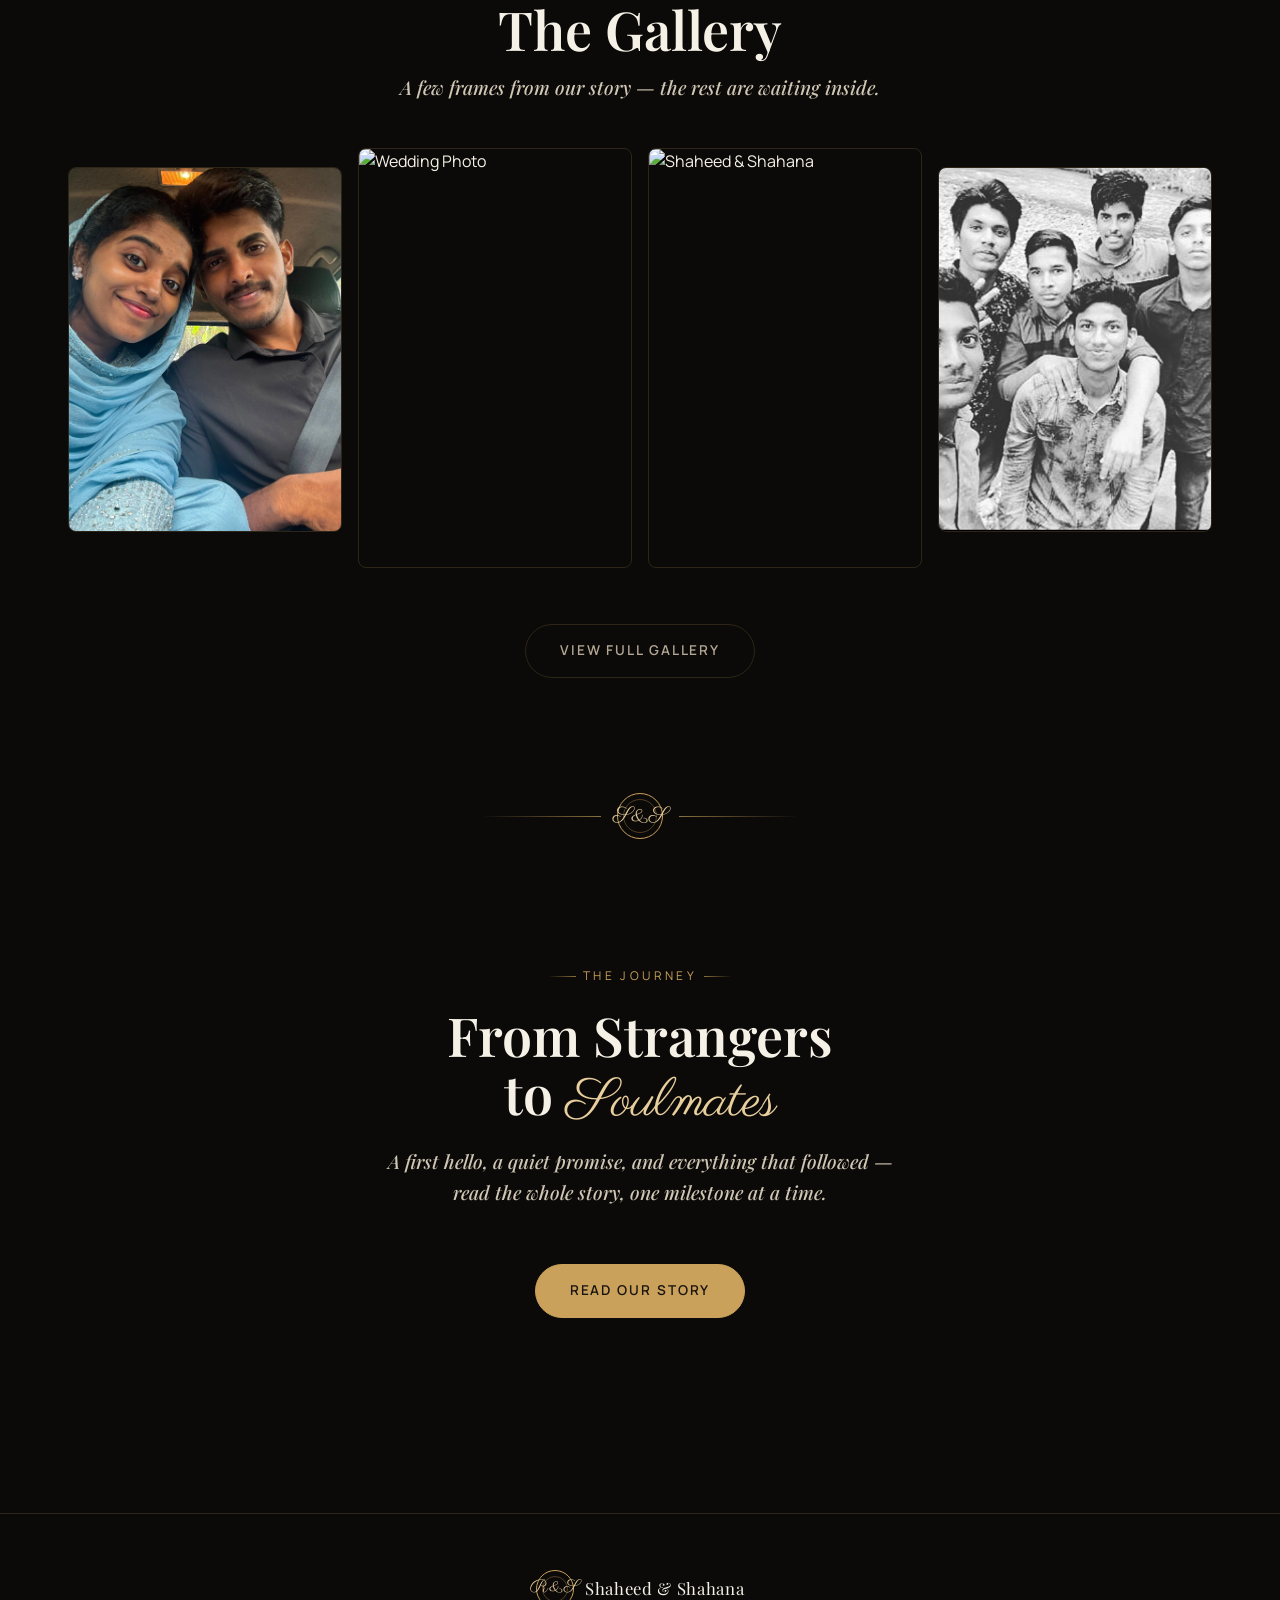
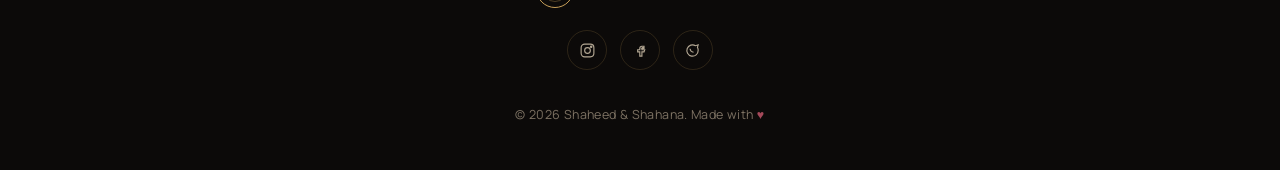
==== commit 12ac26cd: "p1p2p3" ====
--- a/index.html
+++ b/index.html
@@ -109,10 +109,10 @@
     </a>
 
     <a href="gallery.html" aria-label="View gallery">
-        <img loading="lazy" src="assets/images/shah.jpg" alt="Wedding Photo">
+        <img loading="lazy" src="assets/images/p2.jpeg" alt="Wedding Photo">
     </a>
         <a href="gallery.html" aria-label="View gallery">
-        <img loading="lazy" src="assets/images/pathu.jpg" alt="Shaheed & Shahana">
+        <img loading="lazy" src="assets/images/p3.jpeg" alt="Shaheed & Shahana">
     </a>
 
     <a href="gallery.html" aria-label="View gallery">
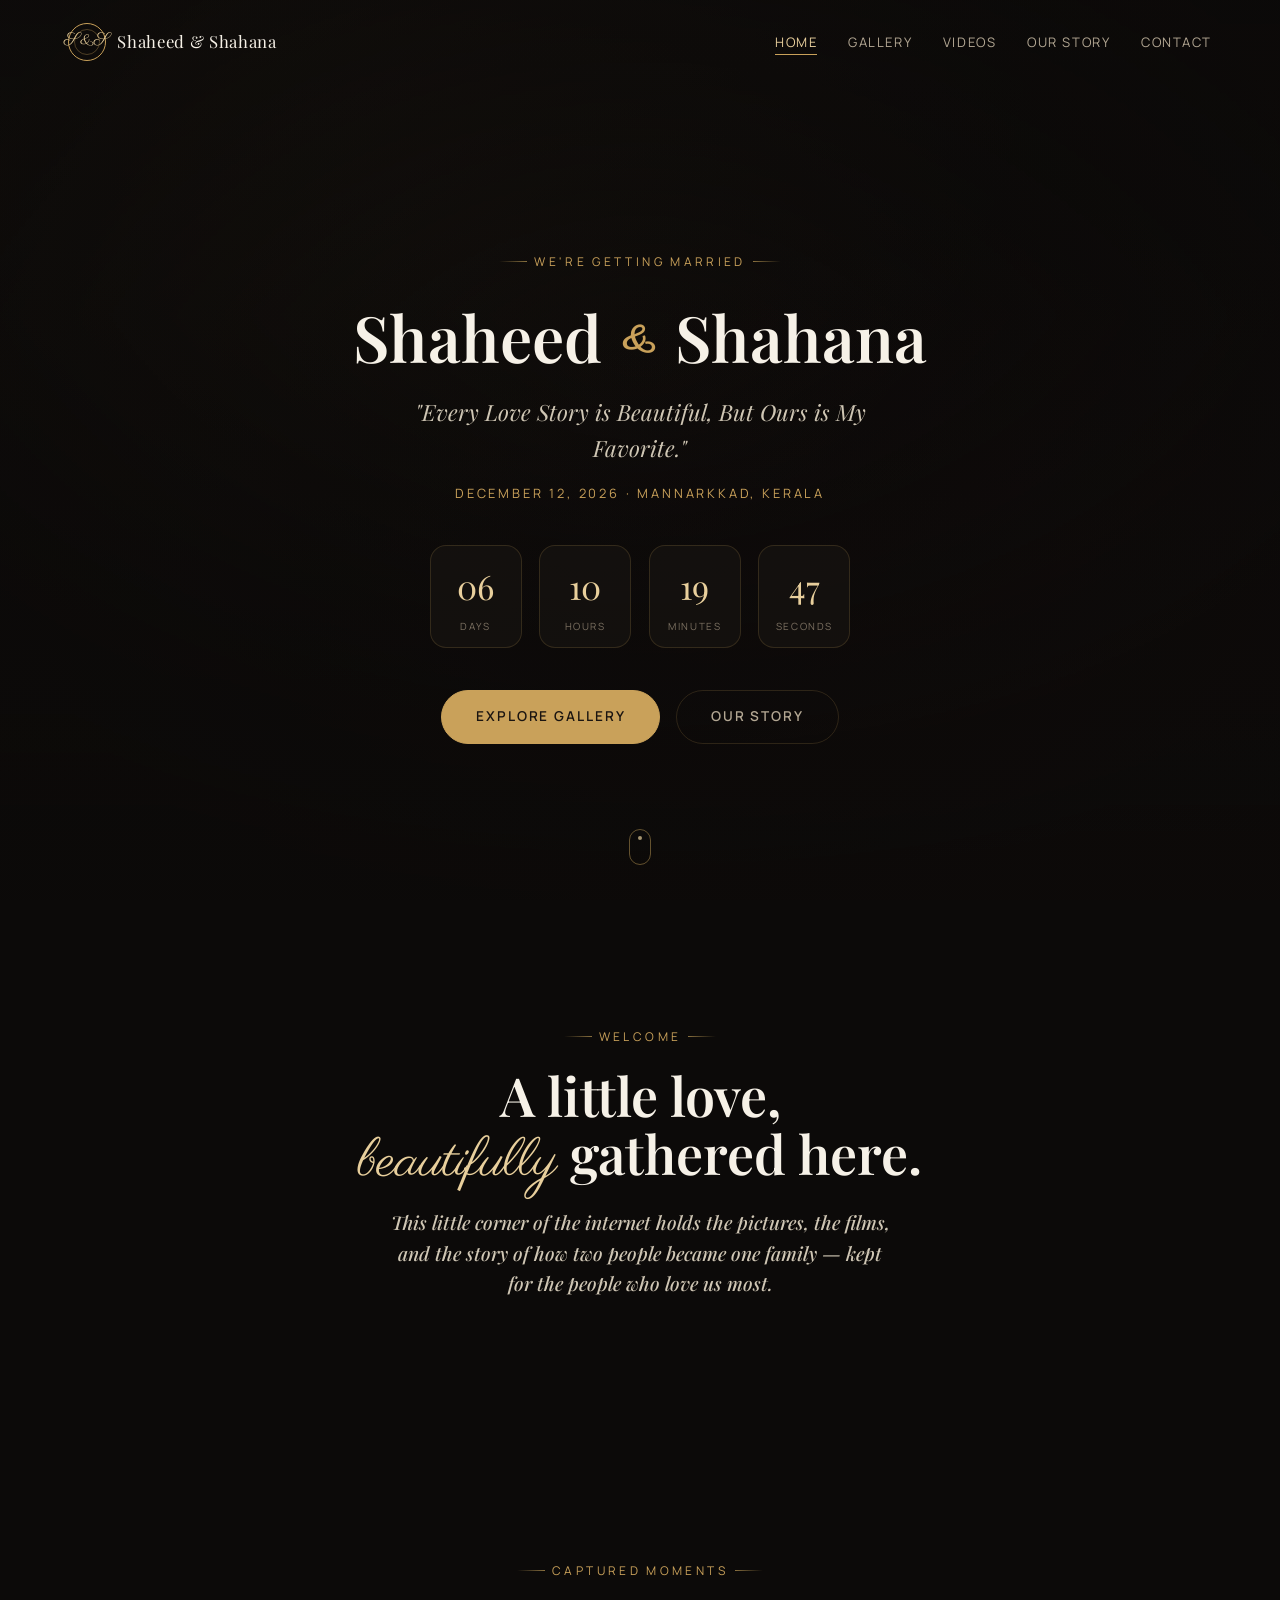
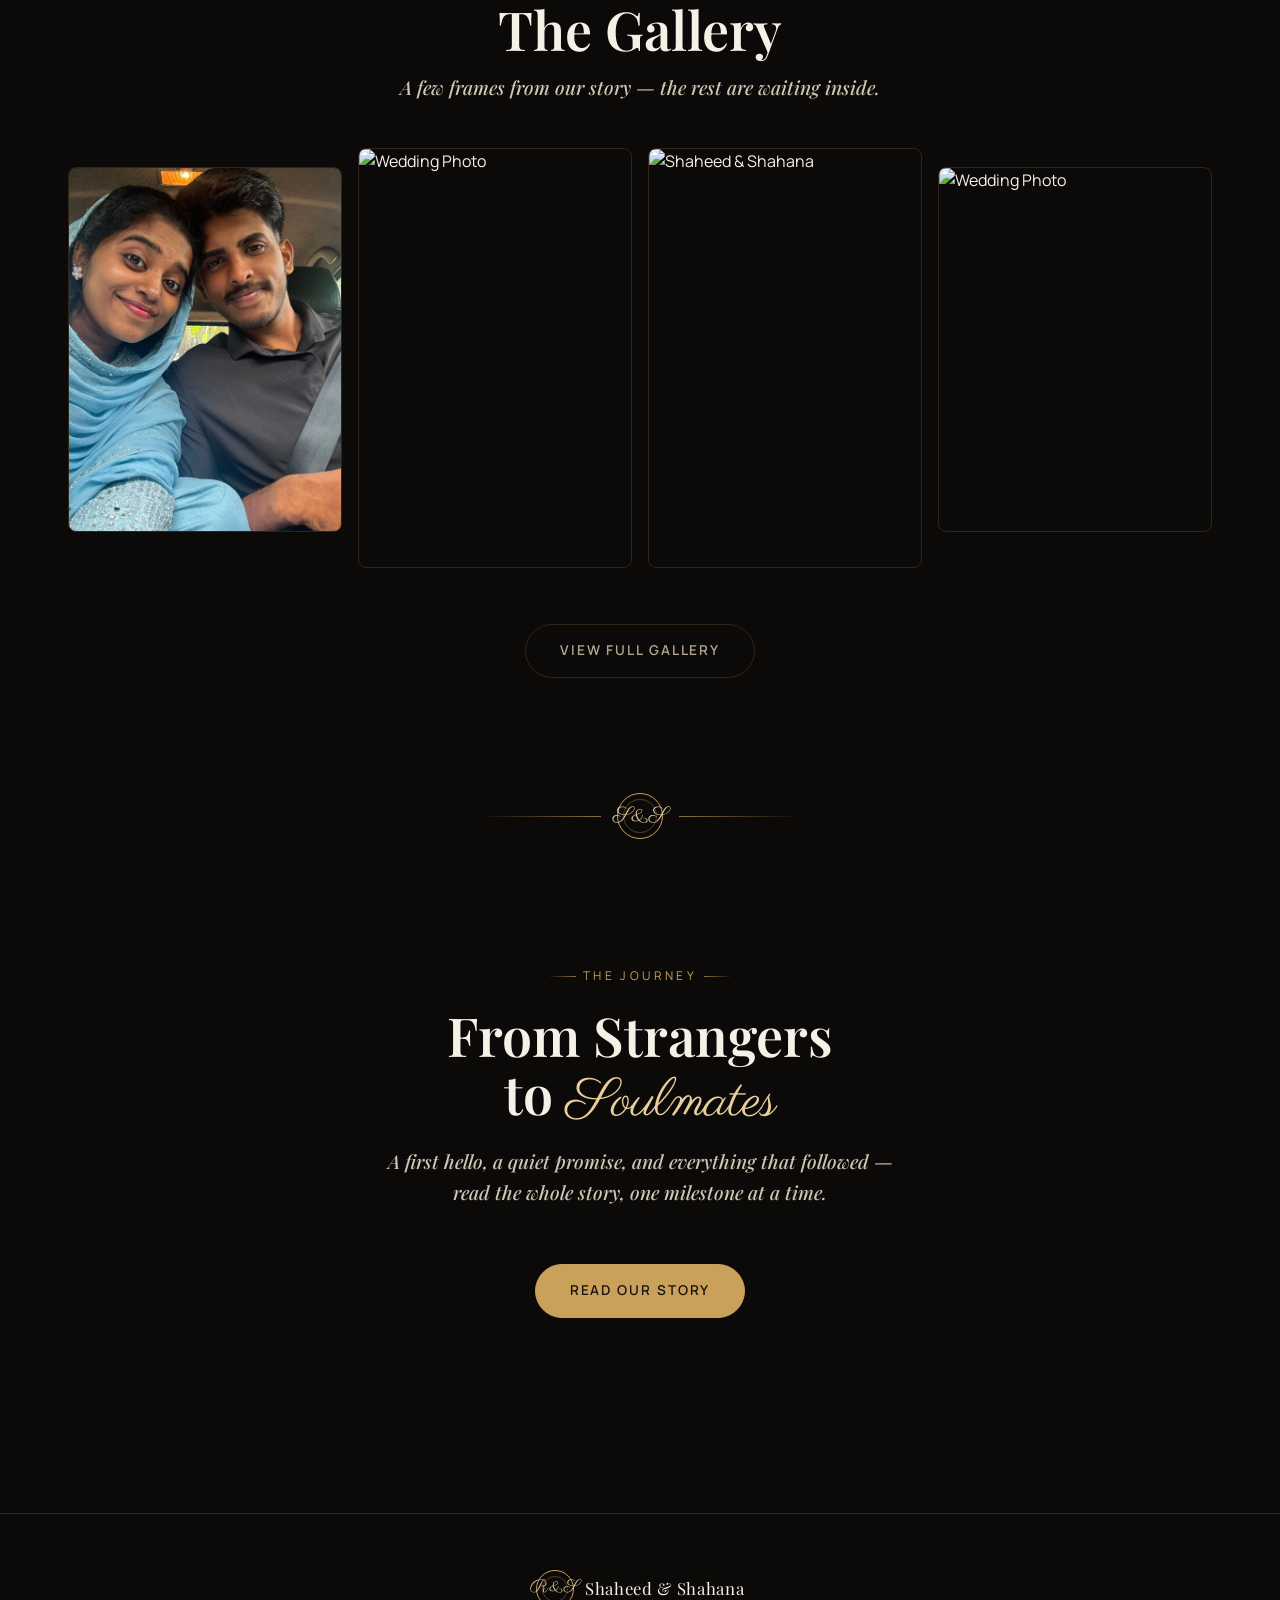
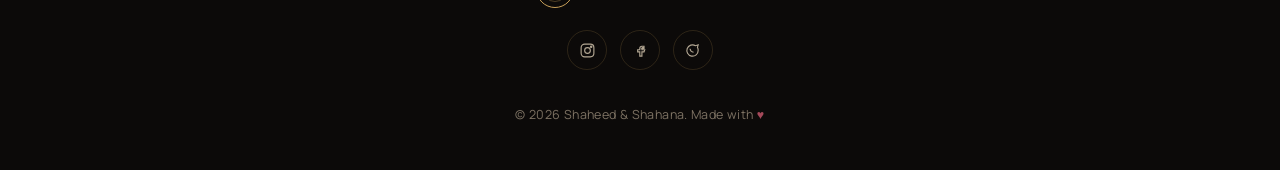
==== commit 99a9982e: "Replace wedding photo image in index.html" ====
--- a/index.html
+++ b/index.html
@@ -116,7 +116,7 @@
     </a>
 
     <a href="gallery.html" aria-label="View gallery">
-        <img loading="lazy" src="assets/images/shah.jpg" alt="Wedding Photo">
+        <img loading="lazy" src="assets/images/p4.jpeg" alt="Wedding Photo">
     </a>
 </div>
 
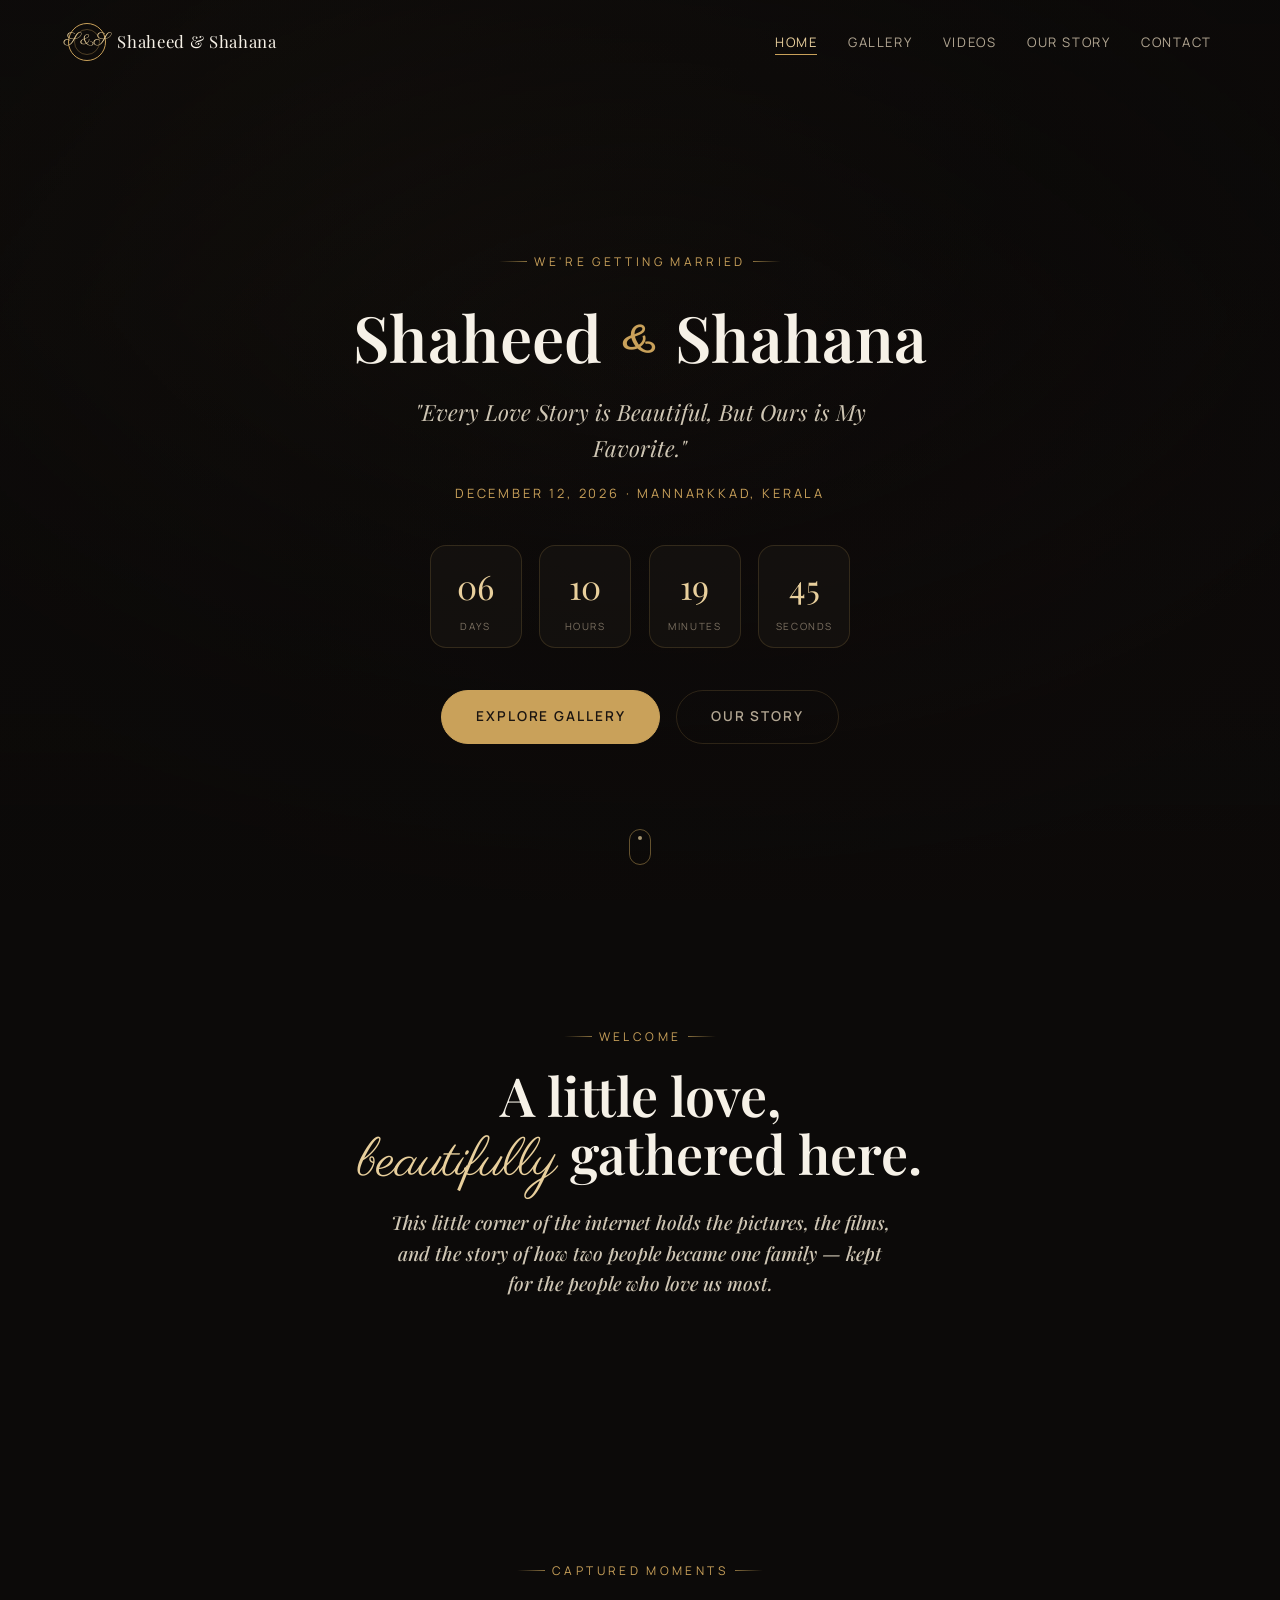
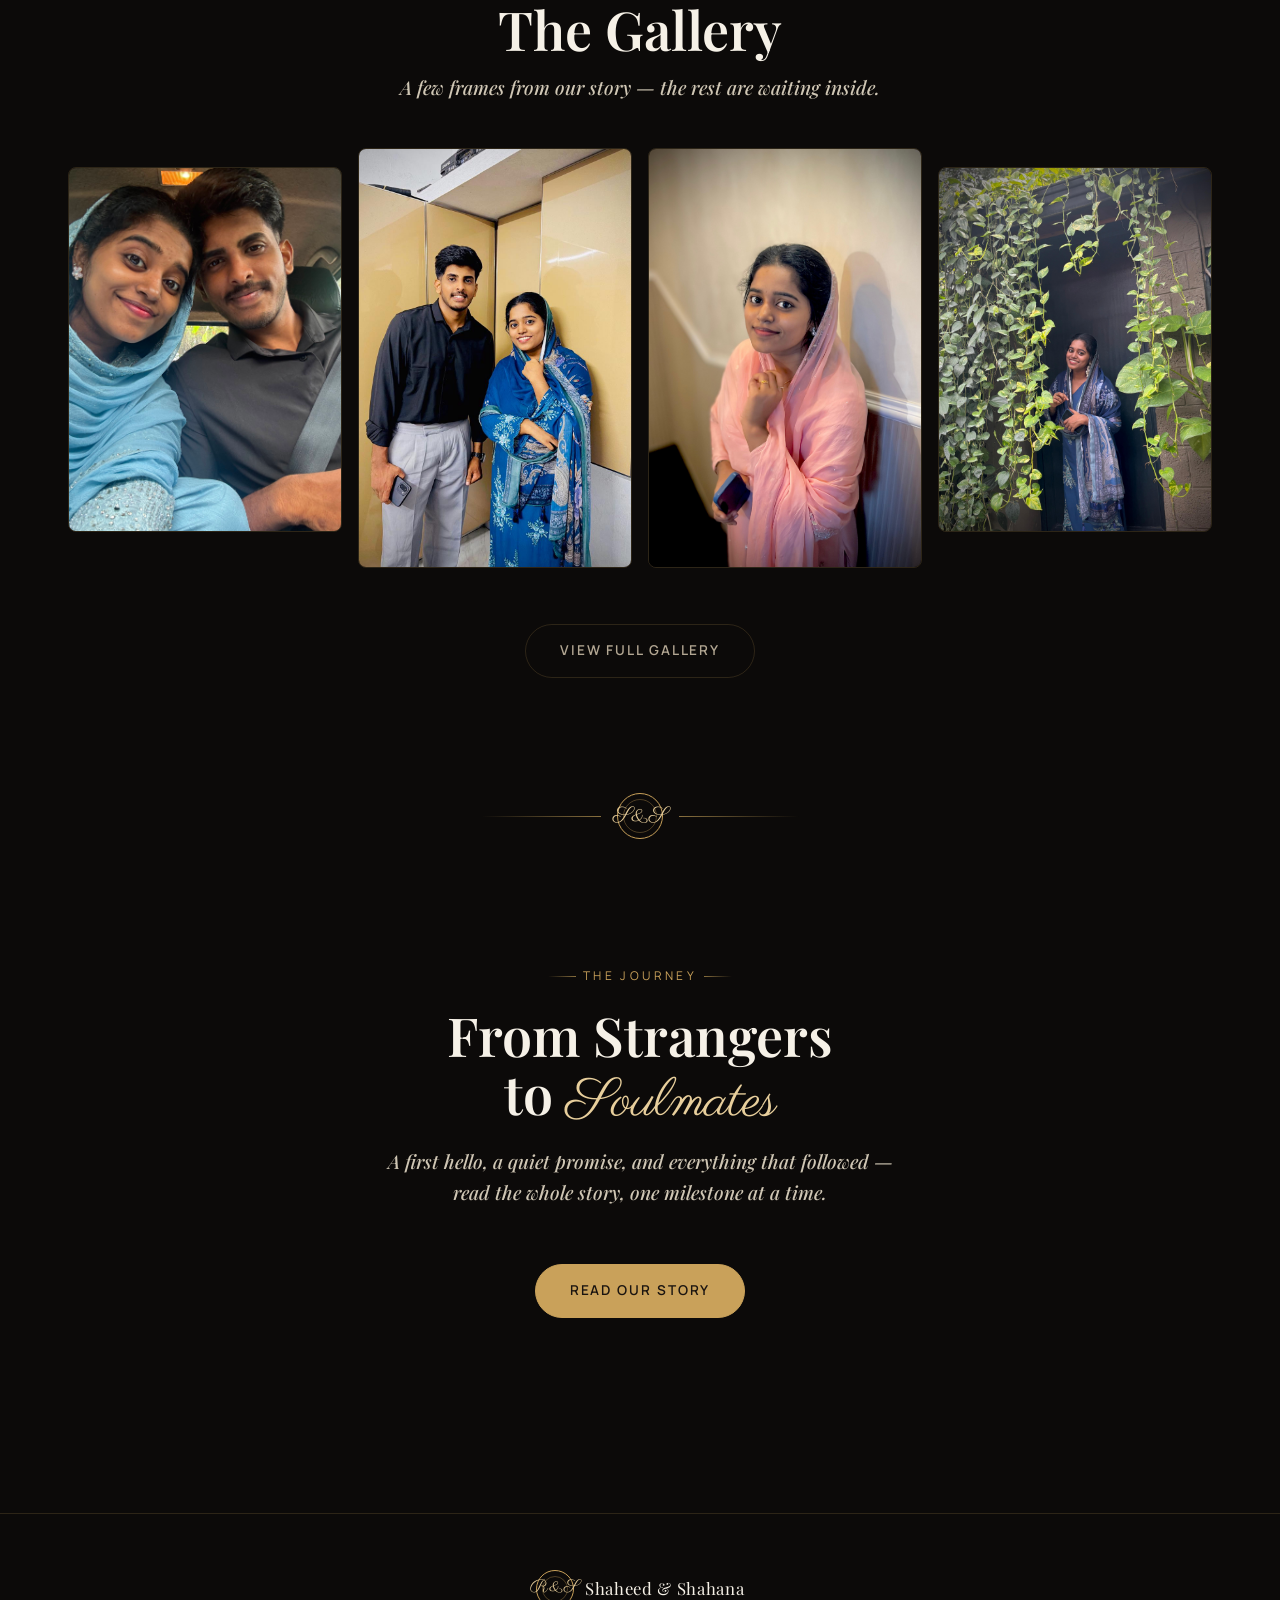
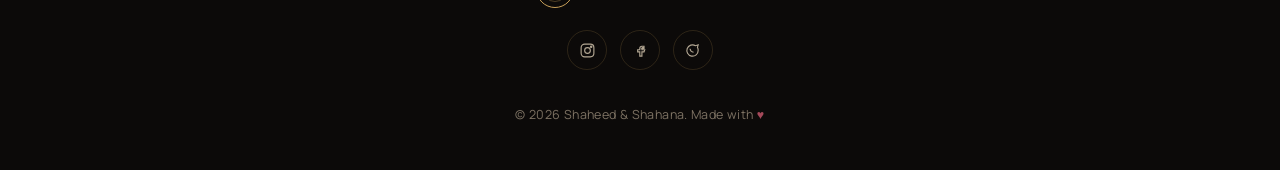
==== commit d33fc232: "Fix spelling error in image alt text Corrected the spelling of 'Wedding' in the alt attribute." ====
--- a/index.html
+++ b/index.html
@@ -109,7 +109,7 @@
     </a>
 
     <a href="gallery.html" aria-label="View gallery">
-        <img loading="lazy" src="assets/images/p2.jpeg" alt="Wedding Photo">
+        <img loading="lazy" src="assets/images/p2.jpeg" alt="Wddedding Photo">
     </a>
         <a href="gallery.html" aria-label="View gallery">
         <img loading="lazy" src="assets/images/p3.jpeg" alt="Shaheed & Shahana">
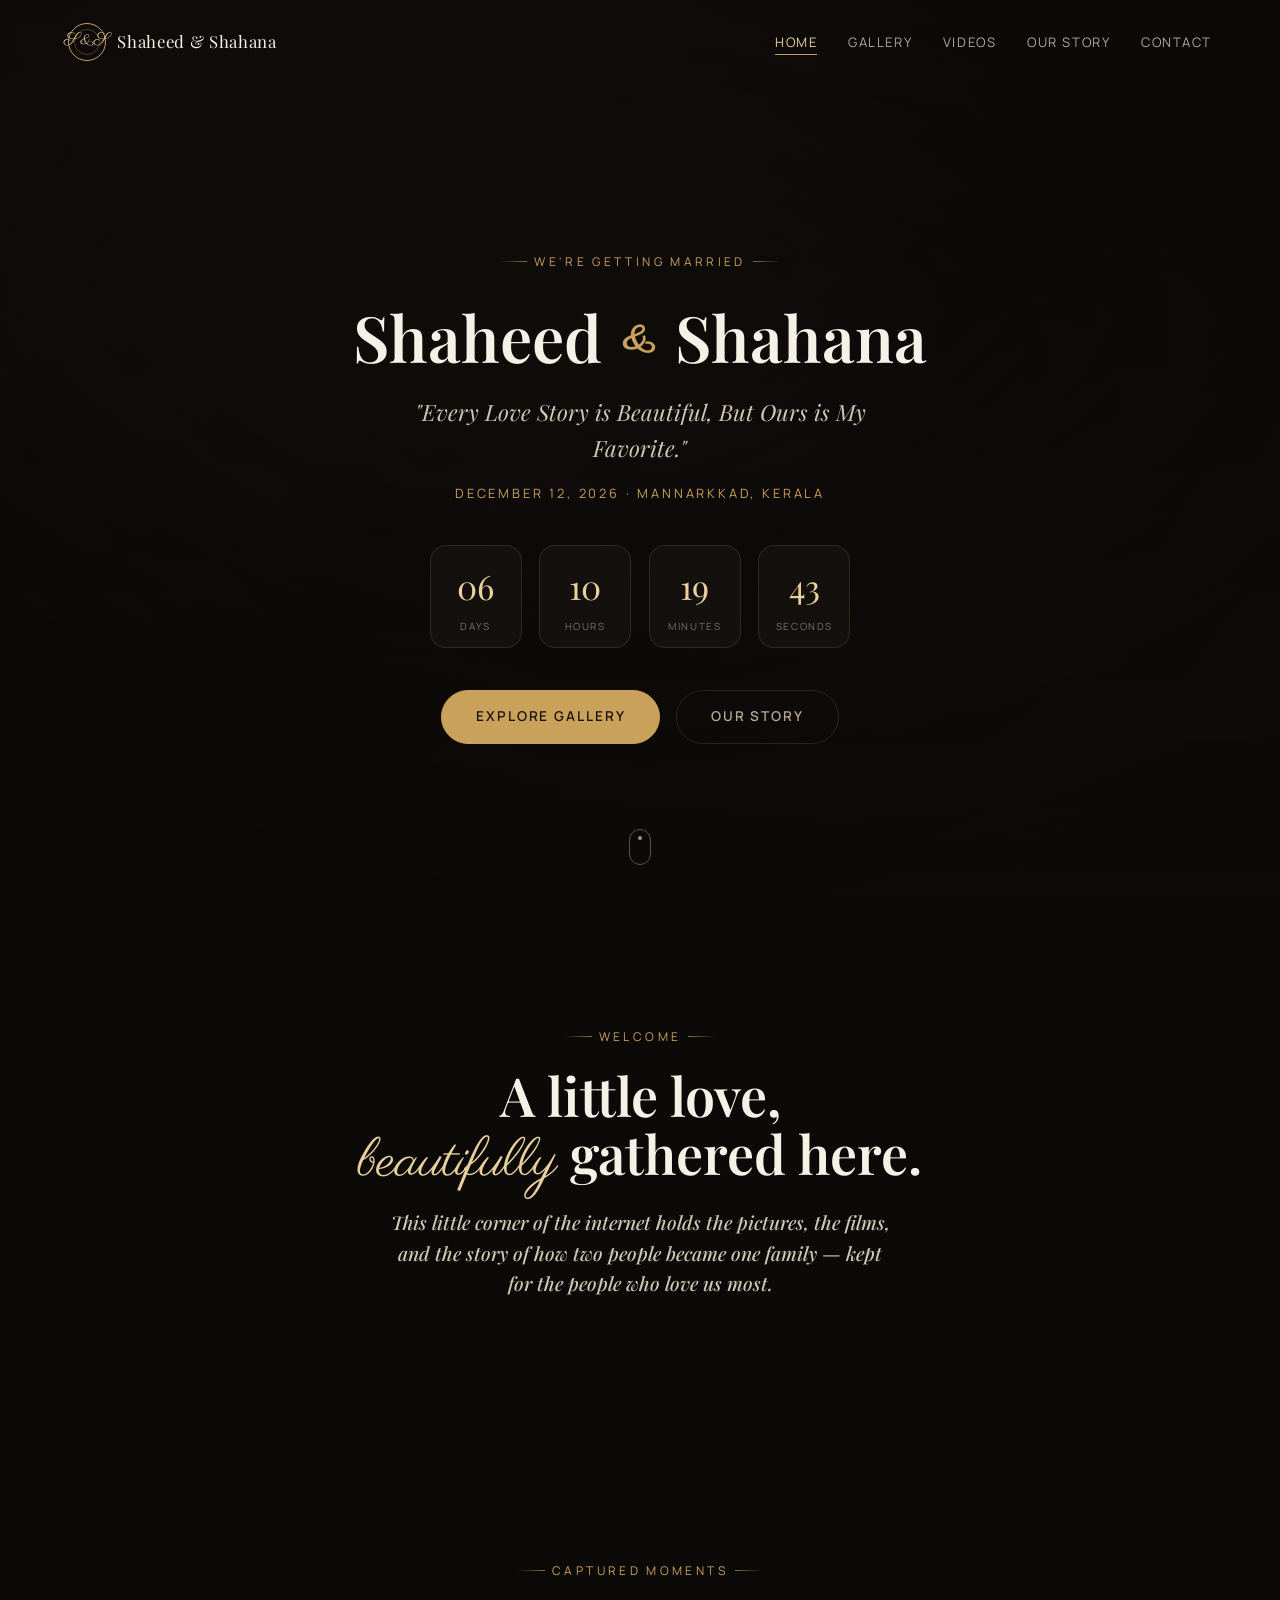
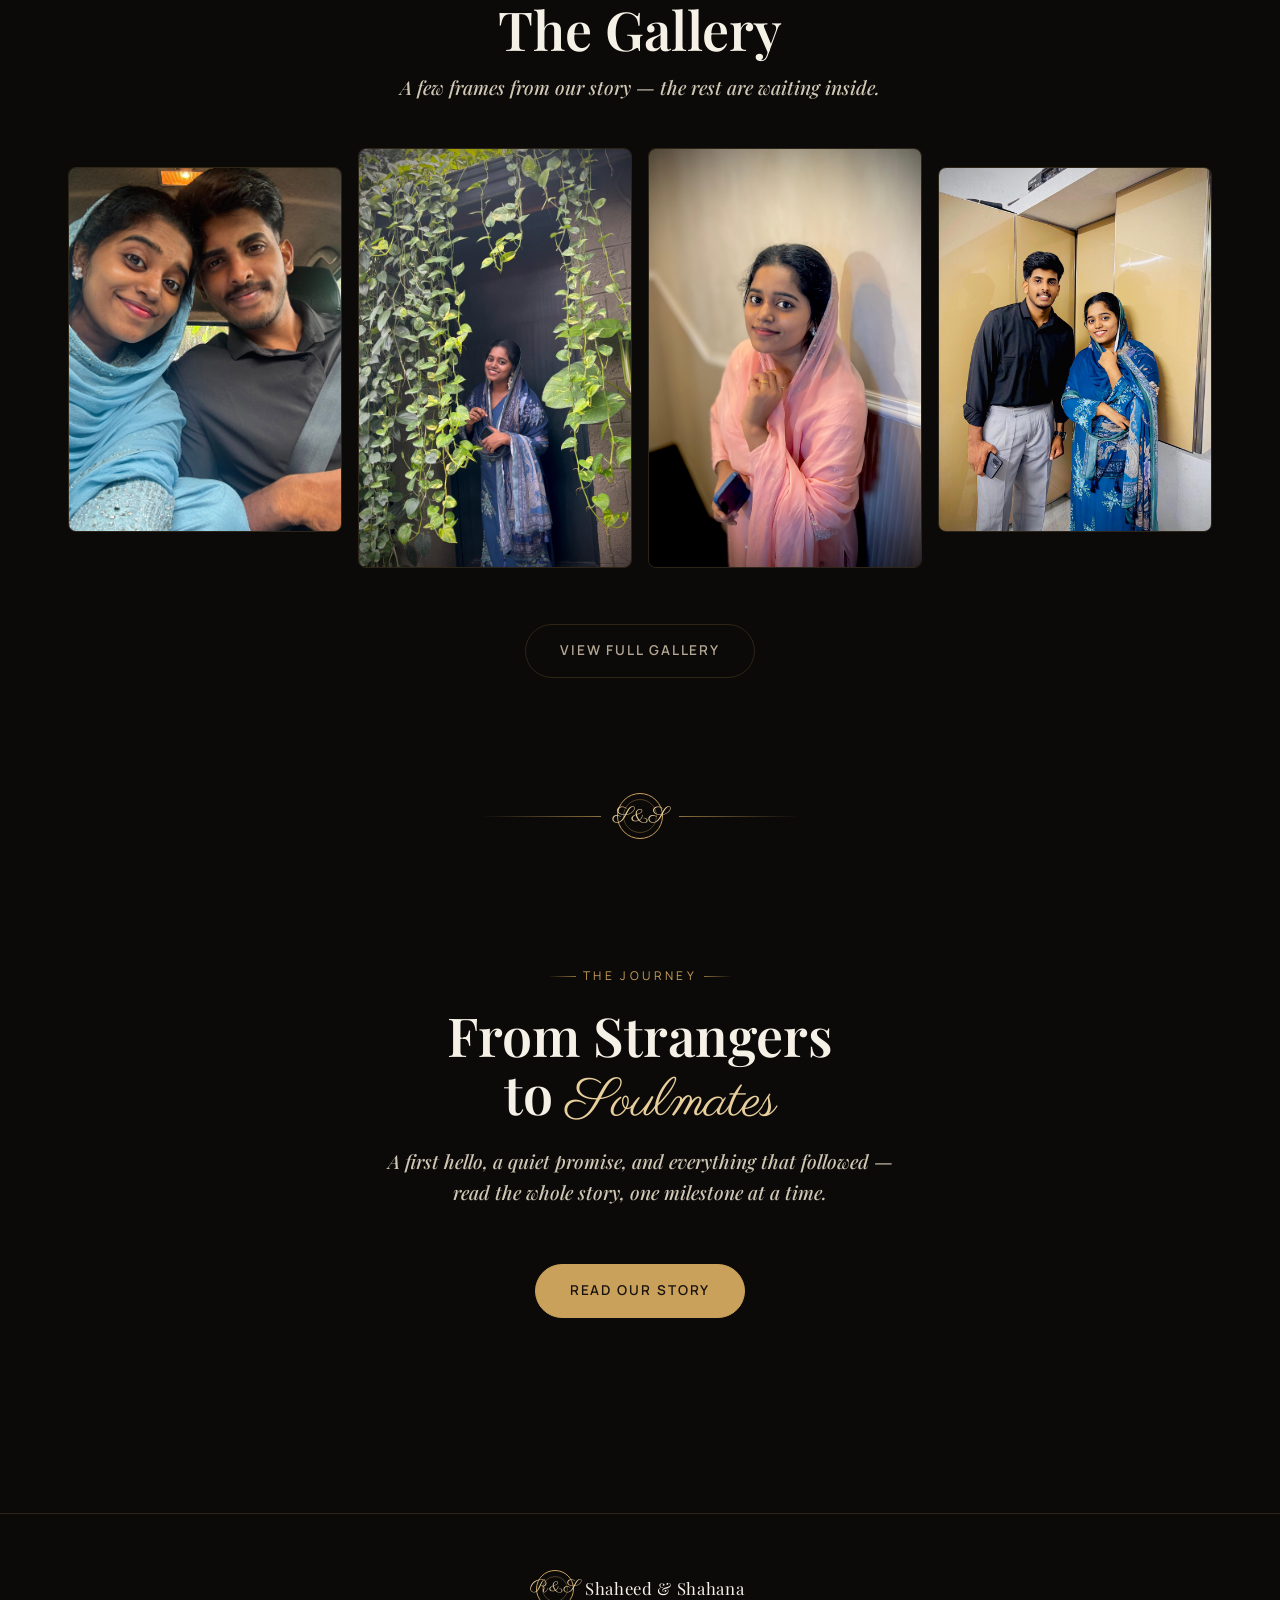
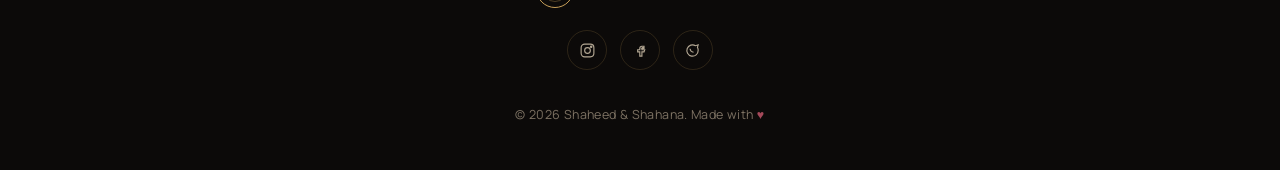
==== commit 0dff565f: "Update index.html" ====
--- a/index.html
+++ b/index.html
@@ -109,14 +109,14 @@
     </a>
 
     <a href="gallery.html" aria-label="View gallery">
-        <img loading="lazy" src="assets/images/p2.jpeg" alt="Wddedding Photo">
+        <img loading="lazy" src="assets/images/p4.jpeg" alt="Wddedding Photo">
     </a>
         <a href="gallery.html" aria-label="View gallery">
         <img loading="lazy" src="assets/images/p3.jpeg" alt="Shaheed & Shahana">
     </a>
 
     <a href="gallery.html" aria-label="View gallery">
-        <img loading="lazy" src="assets/images/p4.jpeg" alt="Wedding Photo">
+        <img loading="lazy" src="assets/images/p2.jpeg" alt="Wedding Photo">
     </a>
 </div>
 
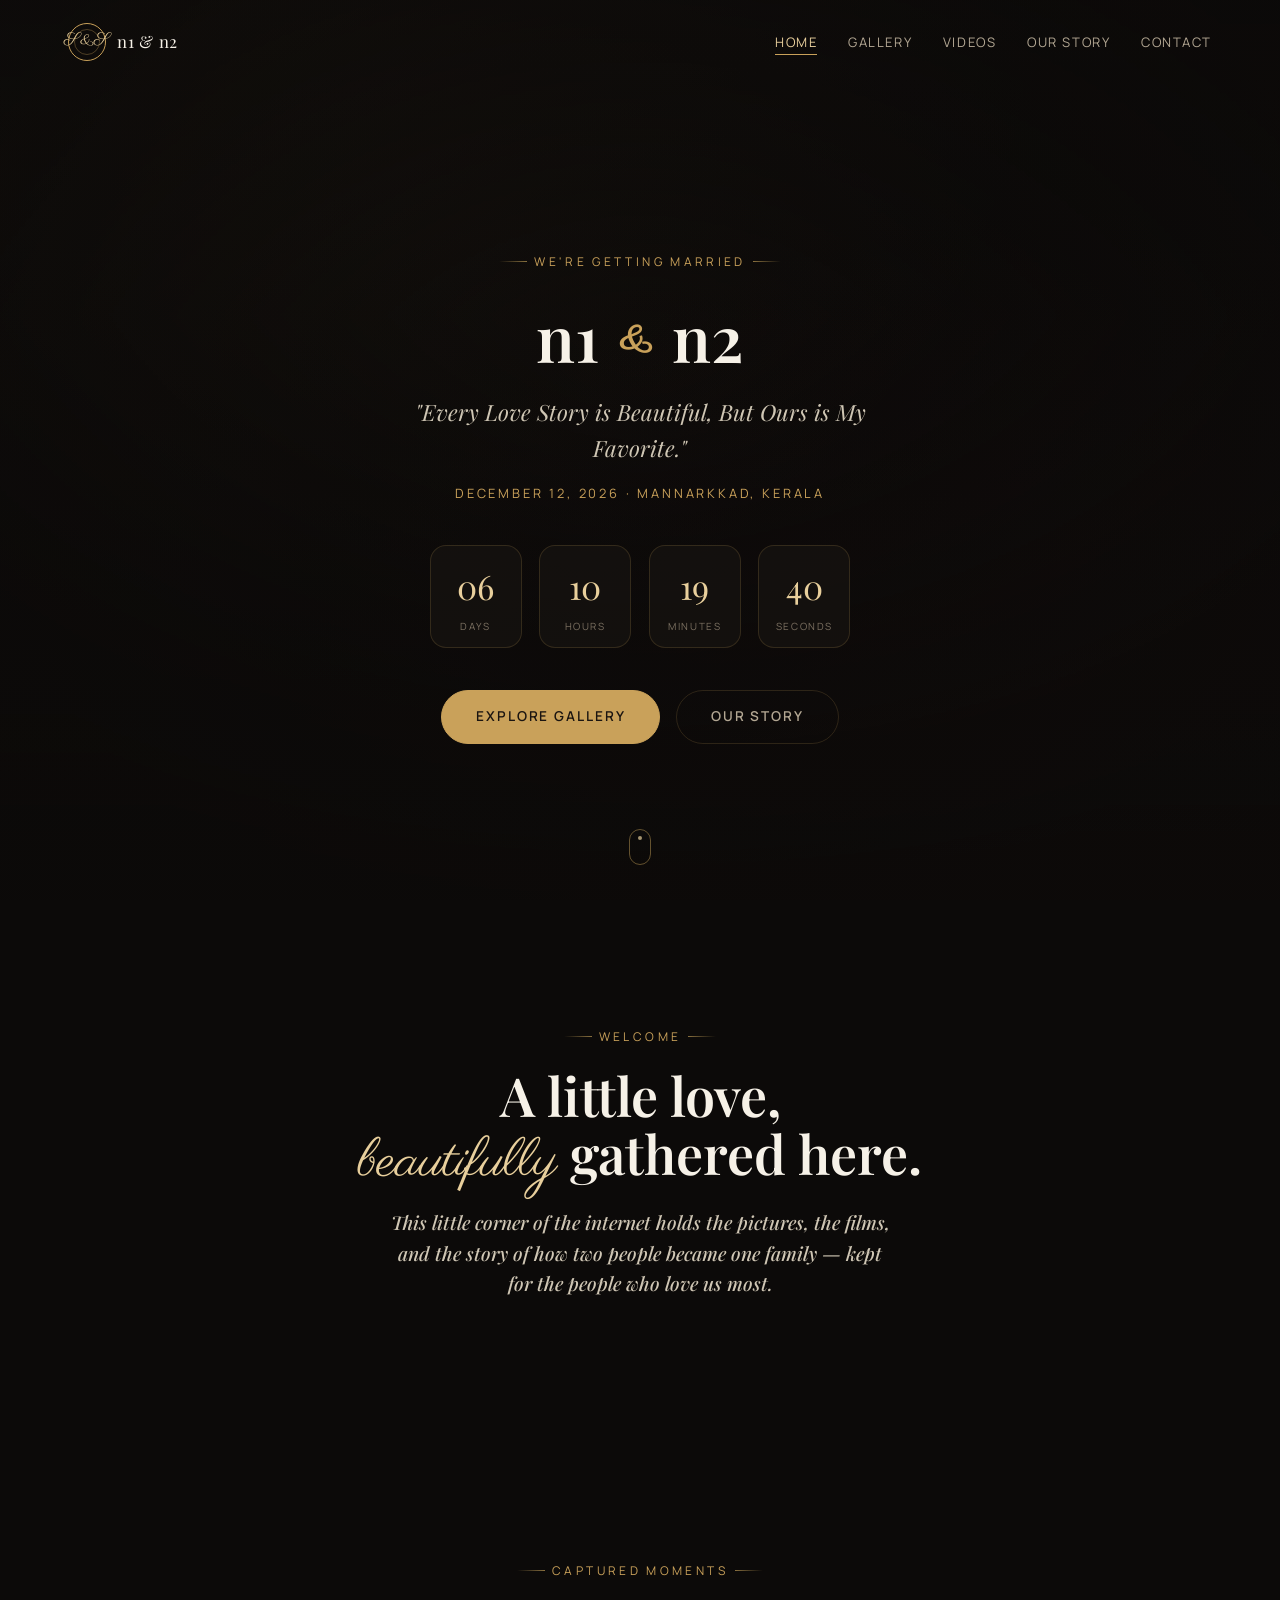
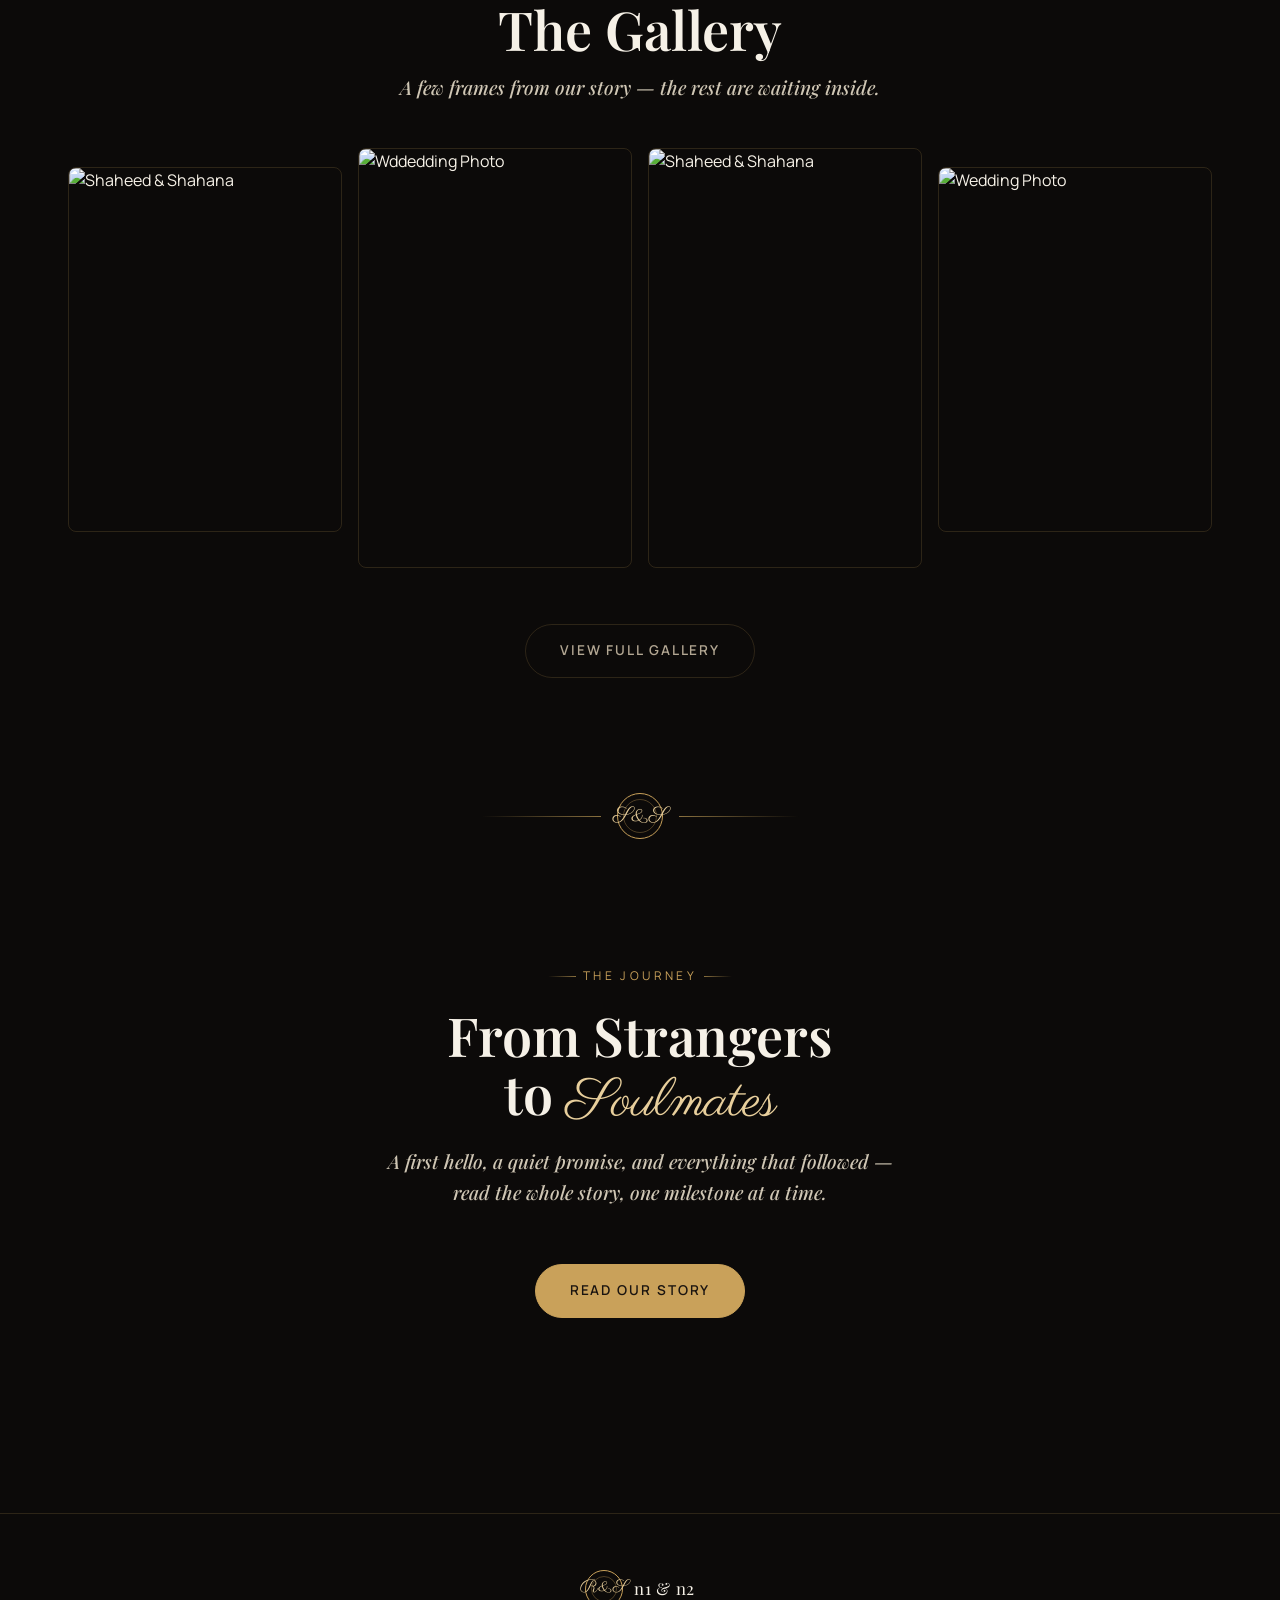
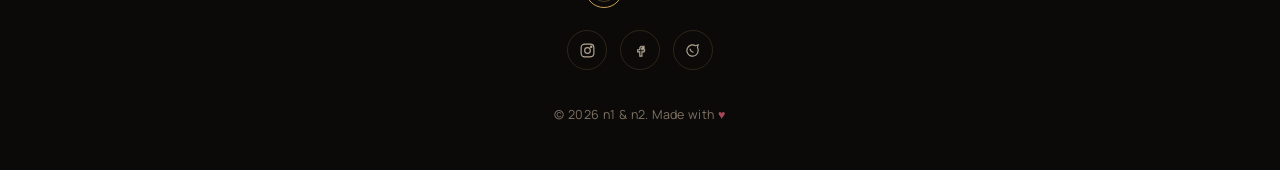
==== commit b78c094b: "Update wedding details for n1 and n2" ====
--- a/index.html
+++ b/index.html
@@ -3,8 +3,8 @@
 <head>
 <meta charset="UTF-8">
 <meta name="viewport" content="width=device-width, initial-scale=1.0">
-<title>Shaheed &amp; Shahana — We're Getting Married</title>
-<meta name="description" content="Join Shaheed and Shahana as they celebrate their wedding. Explore the photo gallery, videos, love story, and celebration details.">
+<title>n1 &amp; n2 — We're Getting Married</title>
+<meta name="description" content="Join n1 and n2 as they celebrate their wedding. Explore the photo gallery, videos, love story, and celebration details.">
 <link rel="icon" href="assets/icons/favicon.svg" type="image/svg+xml">
 <link rel="preconnect" href="https://fonts.googleapis.com">
 <link rel="stylesheet" href="css/style.css">
@@ -17,7 +17,7 @@
     <div class="nav-inner">
       <a href="index.html" class="brand">
         <span class="seal" aria-hidden="true">S&amp;S</span>
-        Shaheed &amp; Shahana
+        n1 &amp; n2
       </a>
       <ul class="nav-links" id="navLinks">
         <li><a href="index.html" aria-current="page">Home</a></li>
@@ -39,7 +39,7 @@
   <section class="hero">
     <div class="hero-media">
       <!-- Replace with the couple's own photo (assets/images/hero.jpg) -->
-      <img src="https://picsum.photos/seed/shaheedshahana-hero/1800/1200" alt="Shaheed and Shahana">
+      <img src="https://picsum.photos/seed/shaheedshahana-hero/1800/1200" alt="n1 and n2">
     </div>
     <div class="hero-scrim"></div>
     <div class="hearts-field" data-hearts-field aria-hidden="true"></div>
@@ -47,9 +47,9 @@
     <div class="hero-content">
       <p class="eyebrow hero-eyebrow">We're Getting Married</p>
       <h1 class="hero-names">
-        <span>Shaheed</span>
+        <span>n1</span>
         <span class="amp" aria-hidden="true">&amp;</span>
-        <span>Shahana</span>
+        <span>n2</span>
       </h1>
       <p class="hero-subtitle">"Every Love Story is Beautiful, But Ours is My Favorite."</p>
       <p class="hero-date">December 12, 2026 · Mannarkkad, Kerala</p>
@@ -153,13 +153,13 @@
 <!-- ===================== Footer ===================== -->
 <footer class="site-footer">
   <div class="container footer-inner">
-    <a href="index.html" class="brand"><span class="seal" aria-hidden="true">R&amp;S</span> Shaheed &amp; Shahana</a>
+    <a href="index.html" class="brand"><span class="seal" aria-hidden="true">R&amp;S</span> n1 &amp; n2</a>
     <ul class="footer-social">
       <li><a href="#" aria-label="Instagram"><svg viewBox="0 0 24 24" fill="none" stroke="currentColor" stroke-width="1.6"><rect x="3" y="3" width="18" height="18" rx="5"/><circle cx="12" cy="12" r="4"/><circle cx="17.2" cy="6.8" r="1"/></svg></a></li>
       <li><a href="#" aria-label="Facebook"><svg viewBox="0 0 24 24" fill="none" stroke="currentColor" stroke-width="1.6"><path d="M14 9h3V6h-3c-2 0-3 1.2-3 3v2H8v3h3v6h3v-6h3l1-3h-4V9c0-.6.4-1 1-1z"/></svg></a></li>
       <li><a href="#" aria-label="WhatsApp"><svg viewBox="0 0 24 24" fill="none" stroke="currentColor" stroke-width="1.6"><path d="M20 12a8 8 0 1 1-3.8-6.8L20 4l-1 3.6A8 8 0 0 1 20 12z"/><path d="M8.5 9.5c.3 2.5 2.5 4.7 5 5"/></svg></a></li>
     </ul>
-    <p class="footer-fine">&copy; <span data-year></span> Shaheed &amp; Shahana. Made with <span class="made-with">&hearts;</span></p>
+    <p class="footer-fine">&copy; <span data-year></span> n1 &amp; n2. Made with <span class="made-with">&hearts;</span></p>
   </div>
 </footer>
 
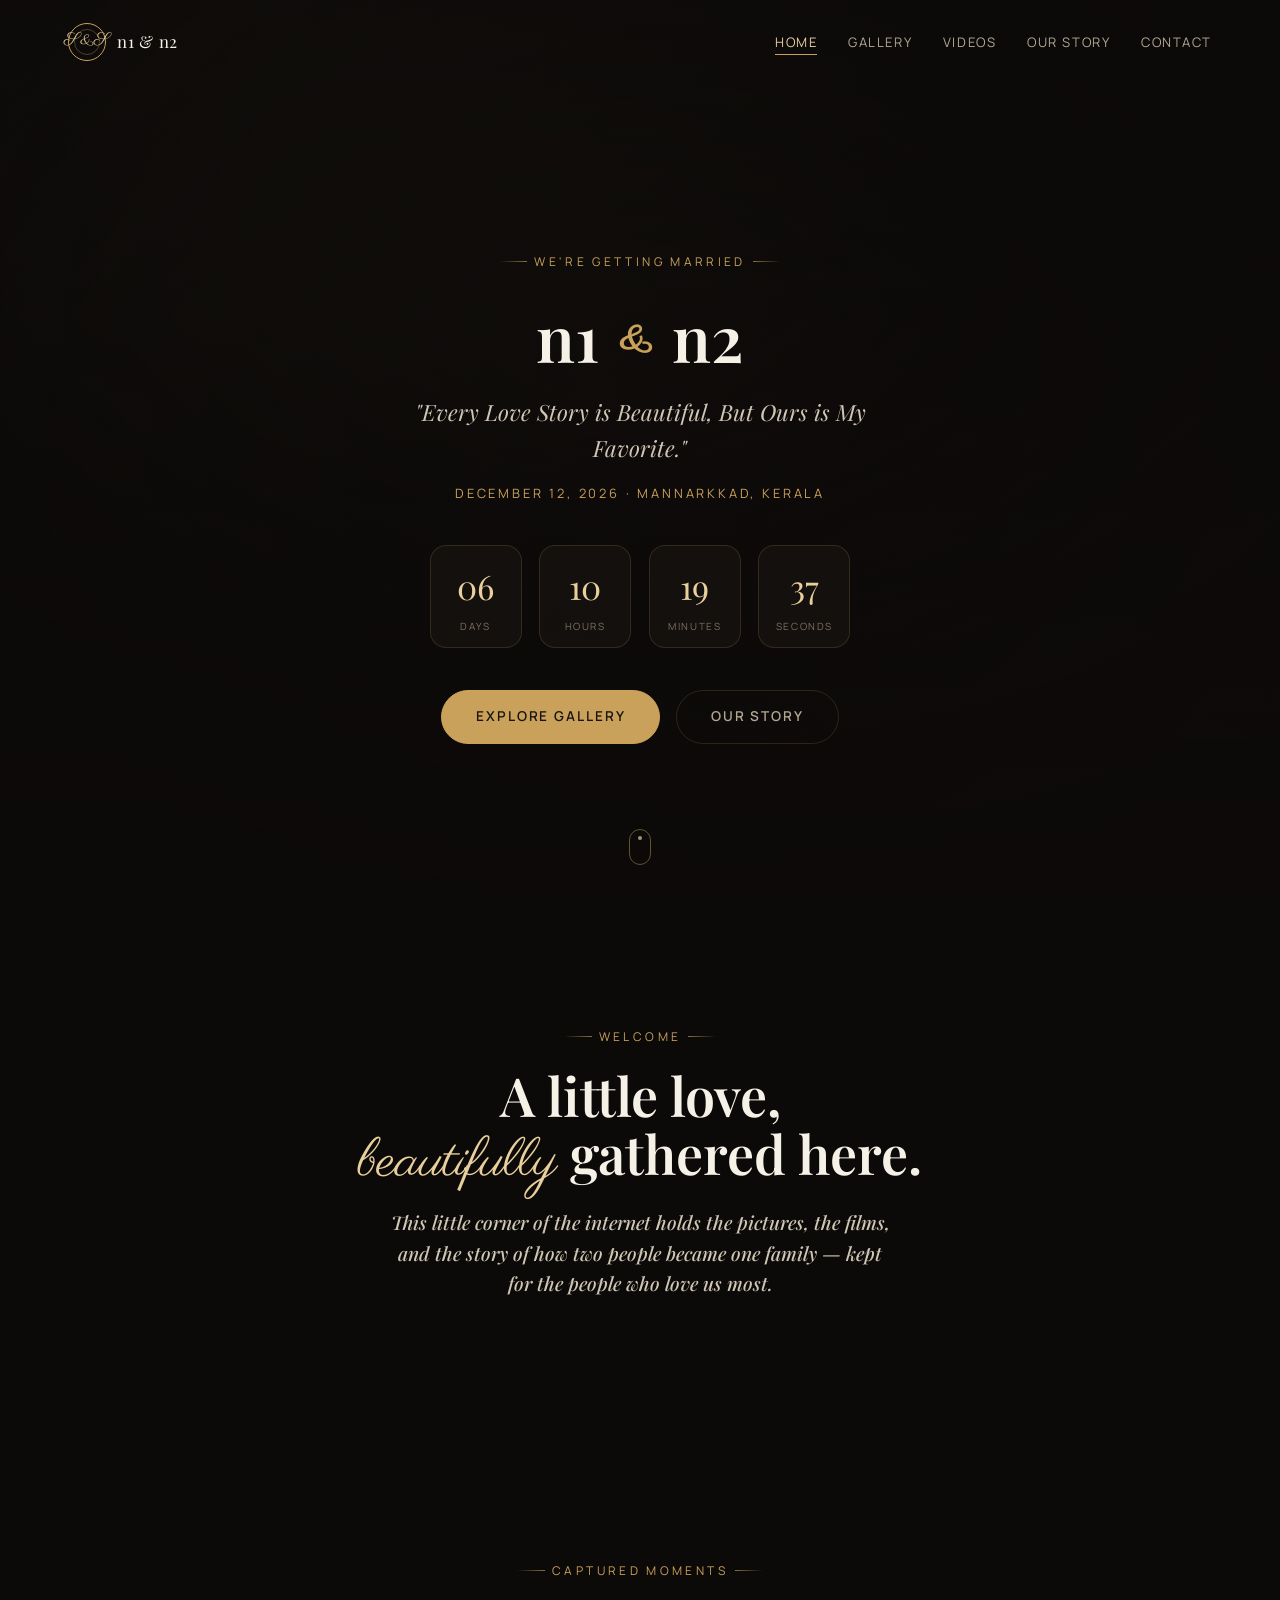
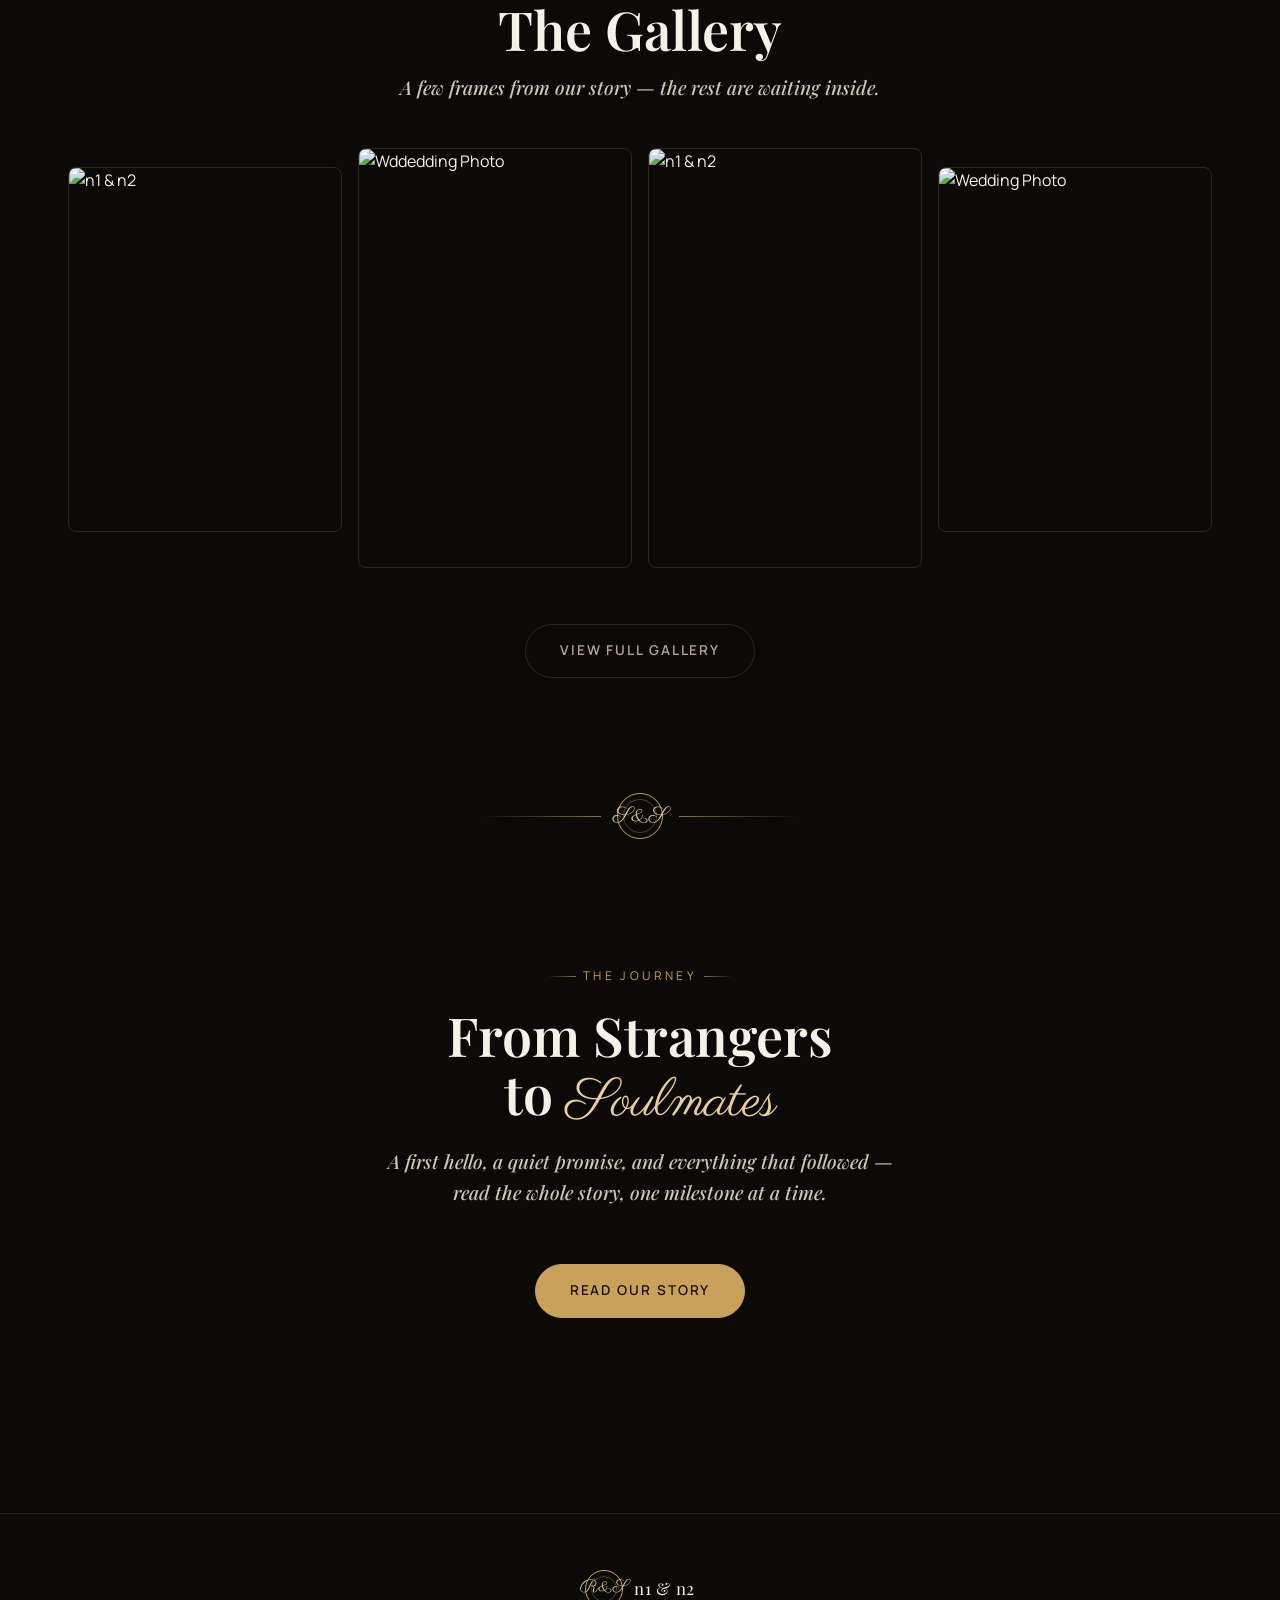
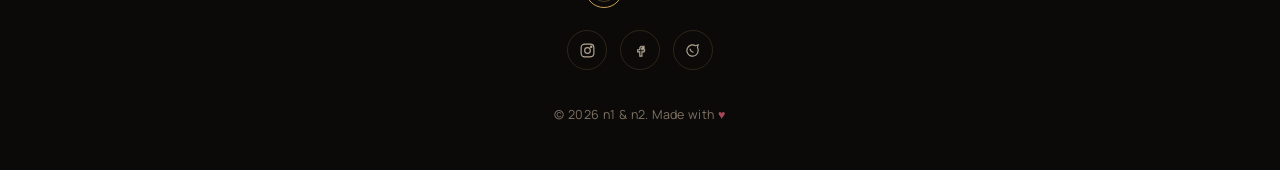
==== commit 1f785413: "Update image alt text and source for hero section" ====
--- a/index.html
+++ b/index.html
@@ -39,7 +39,7 @@
   <section class="hero">
     <div class="hero-media">
       <!-- Replace with the couple's own photo (assets/images/hero.jpg) -->
-      <img src="https://picsum.photos/seed/shaheedshahana-hero/1800/1200" alt="n1 and n2">
+      <img src="https://picsum.photos/seed/n1n2-hero/1800/1200" alt="n1 and n2">
     </div>
     <div class="hero-scrim"></div>
     <div class="hearts-field" data-hearts-field aria-hidden="true"></div>
@@ -105,14 +105,14 @@
 
     <div class="preview-grid reveal reveal-delay-1">
     <a href="gallery.html" aria-label="View gallery">
-        <img loading="lazy" src="assets/images/p1.jpeg" alt="Shaheed & Shahana">
+        <img loading="lazy" src="assets/images/p1.jpeg" alt="n1 & n2">
     </a>
 
     <a href="gallery.html" aria-label="View gallery">
         <img loading="lazy" src="assets/images/p4.jpeg" alt="Wddedding Photo">
     </a>
         <a href="gallery.html" aria-label="View gallery">
-        <img loading="lazy" src="assets/images/p3.jpeg" alt="Shaheed & Shahana">
+        <img loading="lazy" src="assets/images/p3.jpeg" alt="n1 & n2">
     </a>
 
     <a href="gallery.html" aria-label="View gallery">
